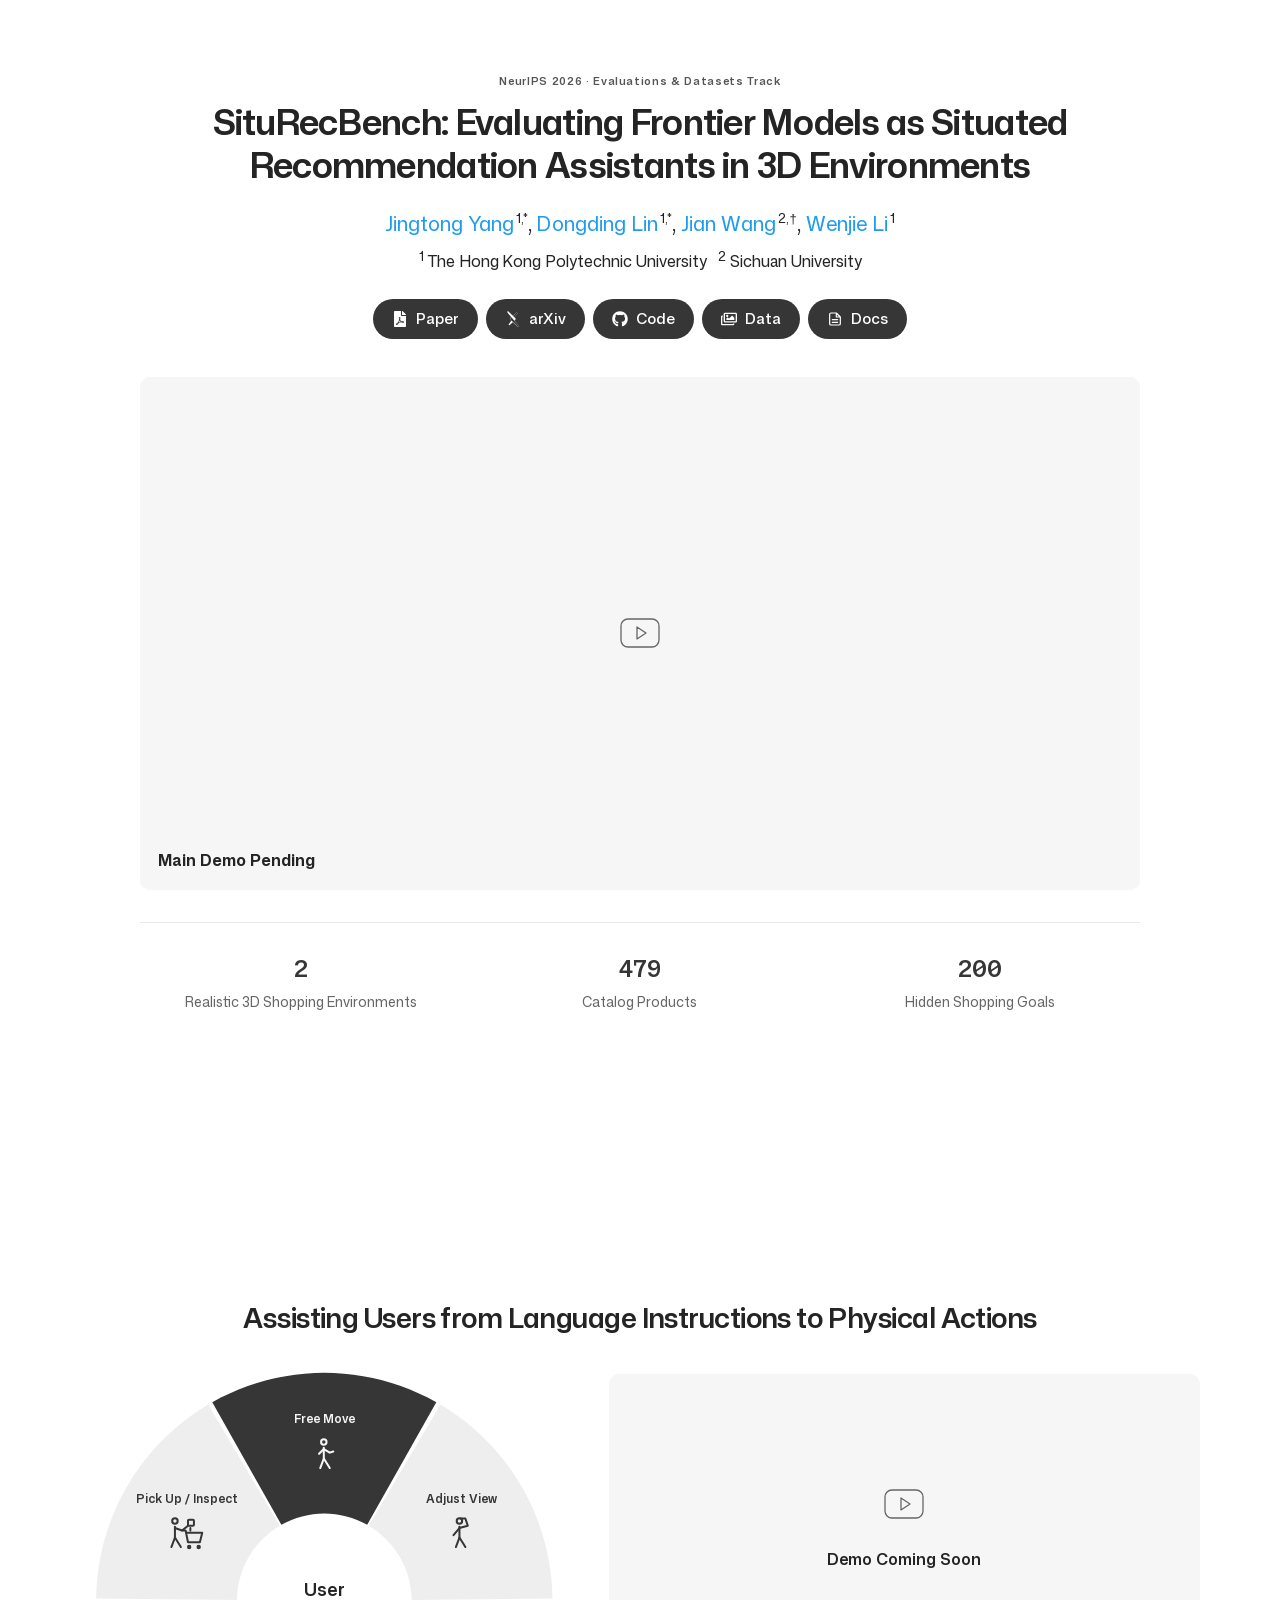
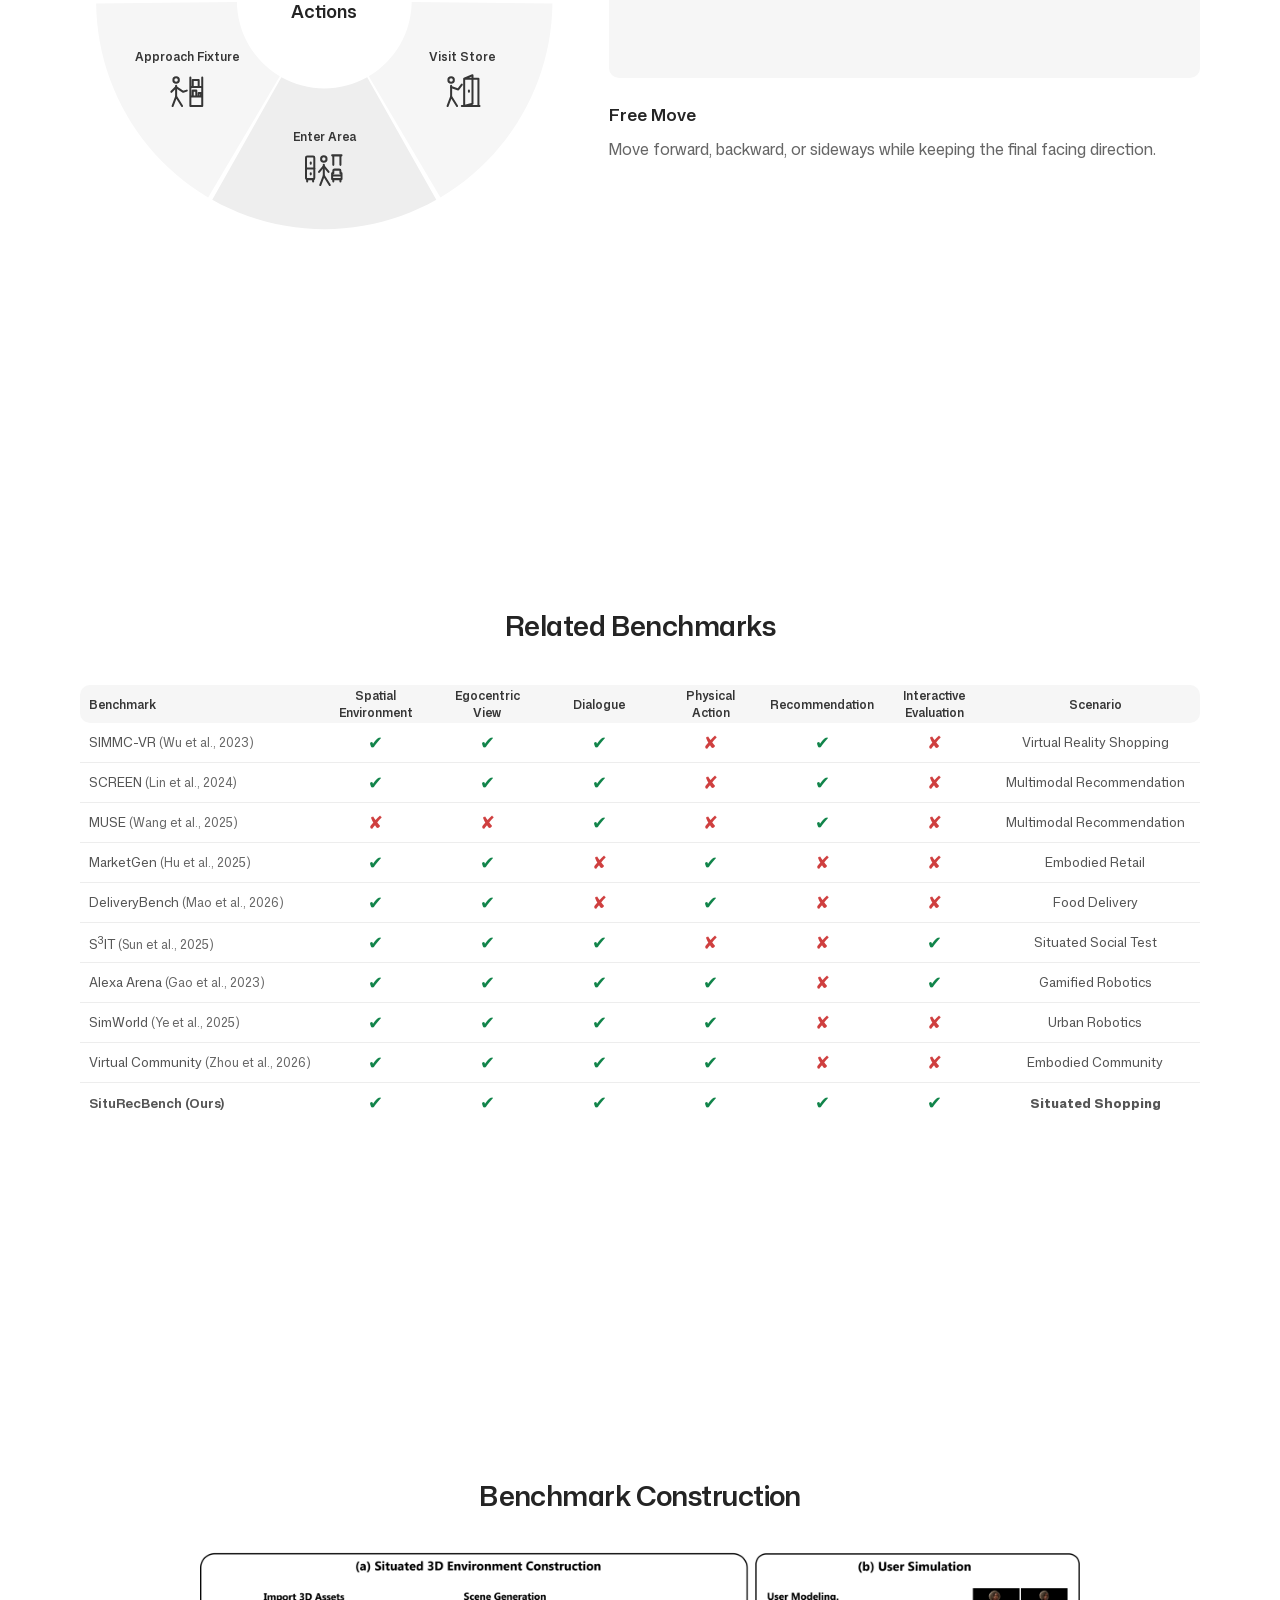
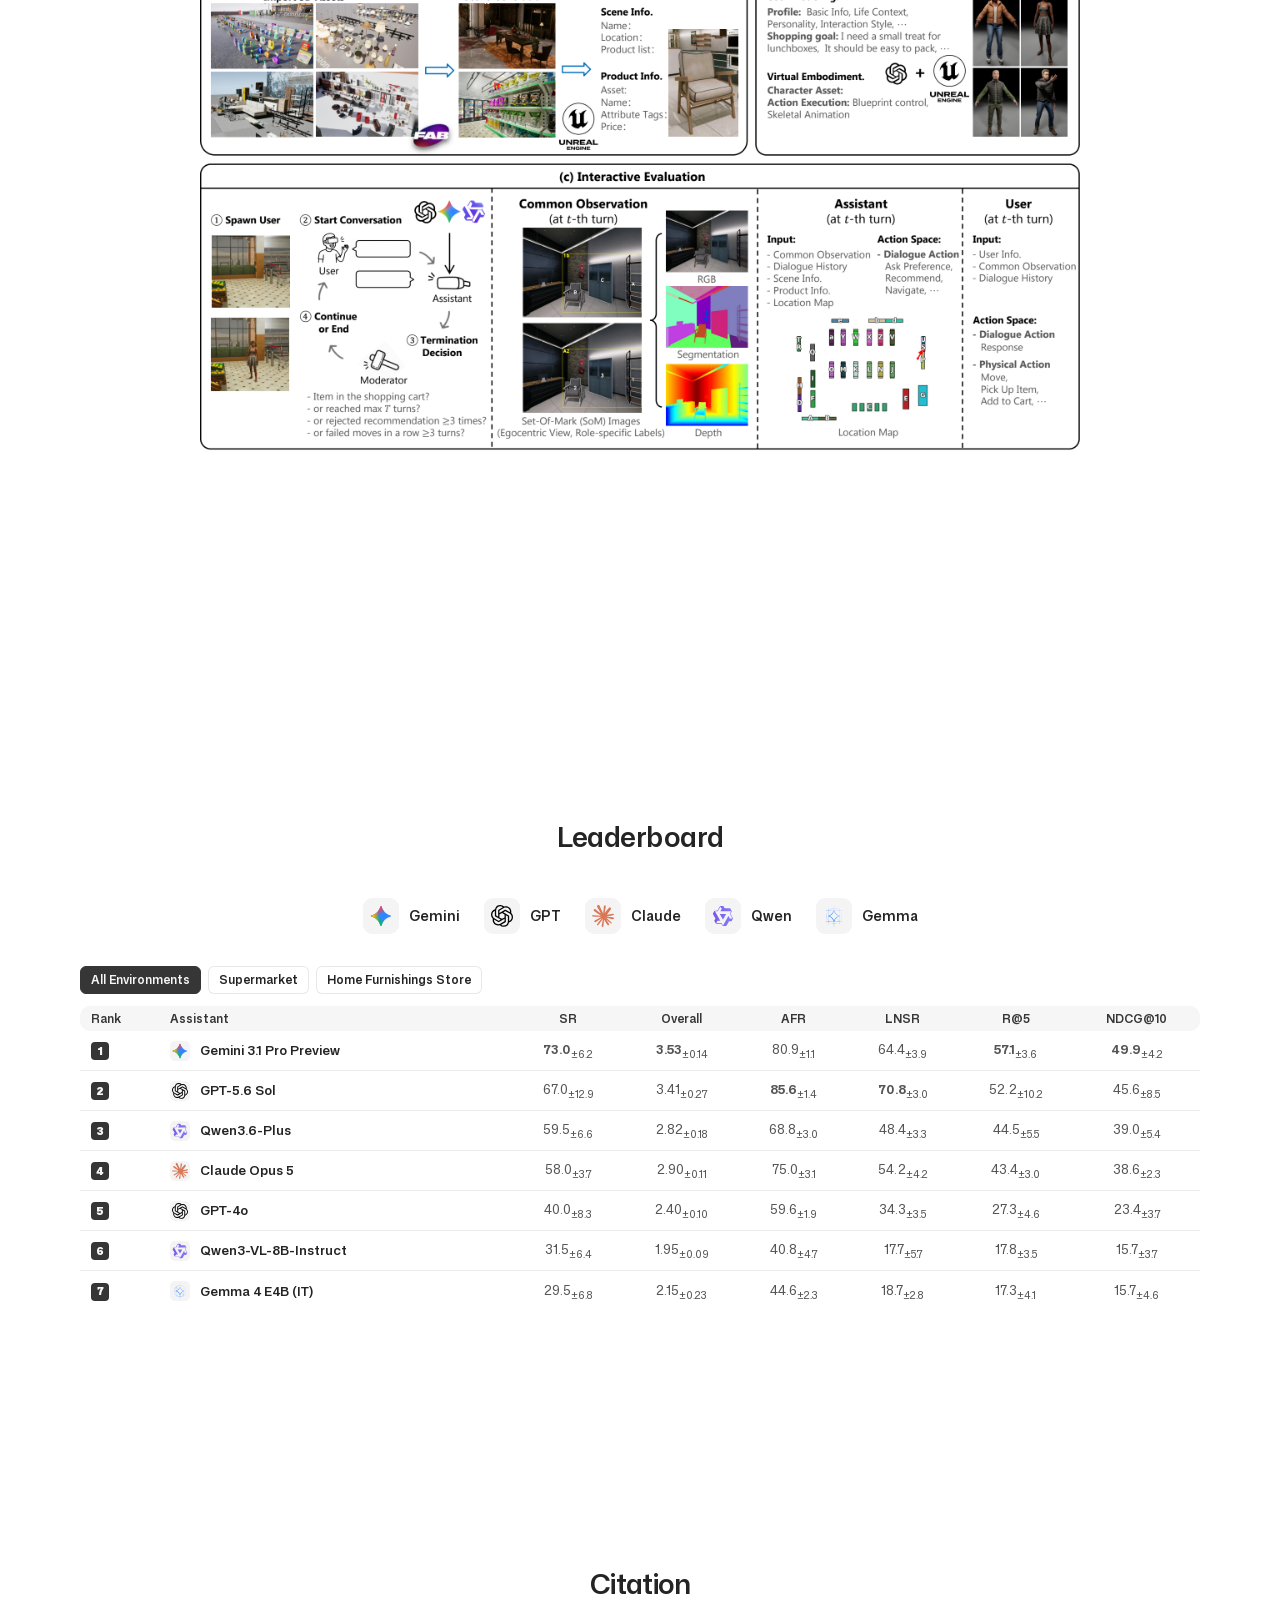
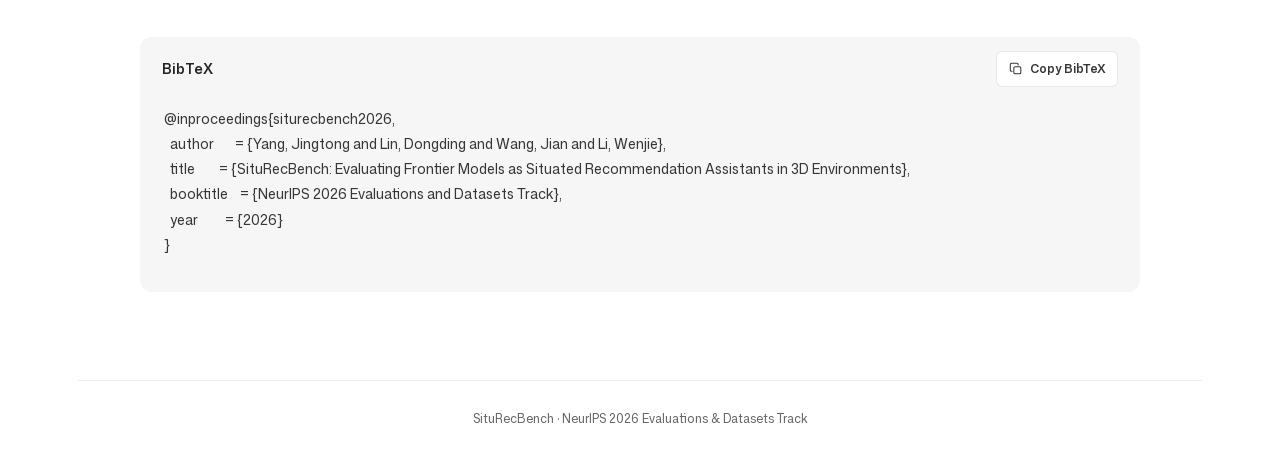
==== SituRecBench/index.html @ 9d817281 "Publish SituRecBench website" ====
<!doctype html>
<html lang="en">
<head>
<meta charset="utf-8">
<meta name="viewport" content="width=device-width, initial-scale=1">
<title>SituRecBench</title>
<link rel="preload" href="assets/fonts/mona-sans/MonaSansVF.woff2" as="font" type="font/woff2" crossorigin="anonymous">
<link rel="stylesheet" href="assets/fonts/mona-sans/fonts.css">
<script>document.documentElement.classList.add("has-reveal");</script>
<style>
:root {
  --content-width:1120px;
  --media-width:1000px;
  --data-width:1120px;
  --bg:#ffffff;
  --panel:#ffffff;
  --paper:#f6f6f6;
  --ink:#242424;
  --muted:#666666;
  --line:#363636;
  --soft-line:#e4e4e4;
  --accent:#555555;
  --accent-2:#363636;
  --good:#11844a;
  --bad:#cf3f3f;
  --void:#181818;
  --void-muted:#c9c9c9;
  --hover:#eeeeee;
  --glass:var(--panel);
  --glass-strong:var(--panel);
  --glass-soft:var(--paper);
  --frame-line:rgba(36,36,36,.10);
  --strong-line:rgba(36,36,36,.20);
  --glass-line:var(--frame-line);
  --shadow:0 8px 24px rgba(0,0,0,.05);
  --shadow-soft:none;
  --shadow-hover:none;
  --frame:1px solid var(--frame-line);
  --strong-frame:1px solid var(--strong-line);
  --divider:1px solid rgba(36,36,36,.08);
  --radius:10px;
  --radius-sm:6px;
  --fs-xs:11px;
  --fs-sm:12px;
  --fs-body:16px;
  --fs-md:17px;
  --fs-lg:18px;
  --fs-icon:16px;
  --fs-stat:24px;
  --fs-h2:28px;
  --fs-h2-sm:24px;
  --fs-h1:40px;
  --fs-h1-md:36px;
  --fs-h1-sm:30px;
}
* { box-sizing:border-box; }
button, input, select, textarea, pre, code, kbd, samp { font-family:var(--font-family); }
html {
  scroll-behavior:auto;
  background:var(--bg);
}
body {
  position:relative;
  isolation:isolate;
  margin:0;
  color:var(--ink);
  background:transparent;
  background-attachment:fixed;
  background-repeat:no-repeat;
  background-size:100% 100vh;
  font-family:var(--font-family);
  font-size:var(--fs-body);
  text-rendering:optimizeLegibility;
  -webkit-font-smoothing:antialiased;

  line-height:1.65;
}
body::before {
  content:"";
  position:fixed;
  inset:0;
  z-index:-1;
  pointer-events:none;
  background:var(--bg);
  background-size:100% 100vh;
  background-repeat:no-repeat;
}
a { color:inherit; text-decoration:none; }
main {
  display:grid;
  grid-template-columns:minmax(0, 1fr);
  min-width:0;
  gap:0;
}
.nav {
  position:sticky;
  top:12px;
  z-index:20;
  display:flex;
  align-items:center;
  justify-content:space-between;
  gap:24px;
  width:min(calc(var(--content-width) + 56px), calc(100% - 32px));
  margin:12px auto 0;
  padding:12px 24px;
  border:1px solid rgba(36,36,36,.08);
  border-radius:12px;
  background:rgba(255,255,255,.92);
  backdrop-filter:blur(8px);
  -webkit-backdrop-filter:blur(8px);
  box-shadow:none;
}
.brand {
  display:flex;
  align-items:center;
  font-size:18px;
  font-weight:600;
  line-height:1.4;
  flex-shrink:0;
  letter-spacing:-.015em;
}
.nav-links {
  display:flex;
  justify-content:flex-end;
  gap:6px;
  flex-wrap:nowrap;
}
.nav-group {
  position:relative;
  display:none;
  align-items:center;
}
.nav-group summary {
  min-height:34px;
  display:inline-flex;
  align-items:center;
  justify-content:center;
  gap:7px;
  padding:0 10px;
  border-radius:var(--radius-sm);
  color:var(--muted);
  font-size:var(--fs-sm);
  font-weight:400;
  line-height:1.4;
  cursor:pointer;
  list-style:none;
  transition:color 80ms ease, background 80ms ease;
}
.nav-group summary::-webkit-details-marker {
  display:none;
}
.nav-group summary::after {
  content:"";
  width:6px;
  height:6px;
  margin-top:-3px;
  border-right:1px solid currentColor;
  border-bottom:1px solid currentColor;
  opacity:.55;
  transform:rotate(45deg);
  transition:transform 80ms ease, margin-top 80ms ease;
}
.nav-group[open] summary,
.nav-group summary:hover {
  background:rgba(36,36,36,.035);
  box-shadow:none;
}
.nav-group[open] summary::after {
  margin-top:3px;
  transform:rotate(225deg);
}
.nav-sub {
  position:absolute;
  top:calc(100% + 7px);
  right:0;
  min-width:190px;
  display:grid;
  gap:4px;
  padding:6px;
  border-radius:10px;
  background:var(--panel);
  box-shadow:var(--shadow);
  opacity:0;
  pointer-events:none;
  transform:translateY(-4px);
  transition:opacity 80ms ease, transform 80ms ease;
  z-index:22;
}
.nav-group[open] .nav-sub {
  opacity:1;
  pointer-events:auto;
  transform:translateY(0);
}
.nav-links a {
  min-height:34px;
  display:inline-flex;
  align-items:center;
  justify-content:center;
  padding:0 10px;
  border-radius:var(--radius-sm);
  color:var(--muted);
  font-size:var(--fs-sm);
  font-weight:400;
  line-height:1.4;
  transition:color 80ms ease, background 80ms ease;
}
.nav-links a:hover {
  color:var(--ink);
  background:rgba(36,36,36,.035);
  box-shadow:none;
}
.nav-links .nav-details {
  gap:6px;
  padding-inline:12px;
  color:var(--ink);
  background:transparent;
  font-weight:500;
}
.nav-links .nav-details:hover { background:transparent; }
.nav-sub a { justify-content:flex-start; }
.wrap {
  min-width:0;
  max-width:100%;
  width:min(calc(var(--content-width) + 56px), 100%);
  margin:0 auto;
  padding:0 28px;
}
.wrap > * { min-width:0; }
#benchmark, #construction, #leaderboard { --content-width:var(--data-width); }
.construction-figure { max-width:900px; margin:0 auto; }
.construction-figure a { display:block; }
.construction-figure img {
  display:block;
  width:auto;
  height:auto;
  max-width:100%;
  max-height:calc(100svh - 280px);
  margin:0 auto;
}
.hero {
  min-height:calc(100vh - 54px);
  min-width:0;
  display:grid;
  grid-template-columns:minmax(0, 1fr);
  align-items:center;
  padding:72px 0 88px;
  text-align:center;
  scroll-margin-top:86px;
}
.eyebrow {
  margin:0 0 10px;
  color:var(--accent);
  font-size:var(--fs-xs);
  font-weight:600;
  letter-spacing:.06em;
  text-transform:none;
}
h1 {
  max-width:var(--content-width);
  margin:0 auto;
  font-size:var(--fs-h1);
  font-weight:650;
  line-height:1.2;
  letter-spacing:-.02em;
  text-wrap:balance;
}
@media (min-width: 1100px) {
  h1 { font-size:clamp(34px, 2.78vw, 40px); }
  .title-line { display:block; white-space:nowrap; }
}
h1,
h2,
h3 {
  text-shadow:none;
}
.authors {
  max-width:var(--media-width);
  margin:20px auto 0;
  color:var(--ink);
  font-size:20px;
  line-height:1.7;
}
.author-name { white-space:nowrap; }
.author-name a { color:#209cee; }
.author-name a:hover { color:#1676b7; text-decoration:underline; }
.author-name sup { margin-left:2px; font-size:.65em; }
.author-name abbr { text-decoration:none; cursor:help; }
.affiliations { margin:5px 0 0; font-size:16px; }
.actions {
  display:flex;
  flex-wrap:wrap;
  justify-content:center;
  gap:10px;
  margin-top:24px;
}
.button {
  display:inline-flex;
  align-items:center;
  justify-content:center;
  min-height:40px;
  padding:10px 16px;
  border:var(--frame);
  border-radius:var(--radius-sm);
  color:var(--line);
  background:var(--panel);
  box-shadow:none;
  font-size:var(--fs-sm);
  font-weight:600;
  transition:border-color 80ms ease, box-shadow 80ms ease, transform 80ms ease, background 80ms ease;
}
.button.ghost {
  background:var(--paper);
}
.button.primary {
  color:#f6f6f6;
  border-color:var(--line);
  background:var(--line);
  box-shadow:none;
}
.button:hover {
  transform:translateY(-1px);
  border-color:var(--strong-line);
  background:var(--hover);
  box-shadow:none;
}
.button.primary:hover {
  color:#f6f6f6;
  background:#292929;
  box-shadow:none;
}
.publication-links { gap:8px; }
.publication-link {
  display:inline-flex;
  align-items:center;
  justify-content:center;
  gap:8px;
  min-height:40px;
  padding:8px 18px;
  border:1px solid transparent;
  border-radius:9999px;
  background:#363636;
  color:#fff;
  font-size:15px;
  font-weight:500;
  line-height:22px;
  white-space:nowrap;
  transition:background 80ms ease;
}
.publication-link:not([aria-disabled="true"]):hover { background:#292929; }
.publication-link[aria-disabled="true"] { cursor:not-allowed; }
.publication-icon { display:inline-flex; align-items:center; justify-content:center; width:16px; height:16px; }
.publication-icon svg { display:block; width:100%; height:100%; fill:currentColor; }
a:focus-visible,
button:focus-visible,
summary:focus-visible {
  outline:2px solid var(--accent);
  outline-offset:4px;
}
.demo-main,
.card {
  border:0;
  border-radius:var(--radius);
  background:var(--panel);
  box-shadow:none;
  overflow:hidden;
}
.demo-main {
  width:100%;
  max-width:var(--media-width);
  margin:38px auto 0;
  border-color:var(--strong-line);
  box-shadow:none;
  overflow:hidden;

  border-radius:0;
}
.video {
  position:relative;
  aspect-ratio:16 / 8.2;
  display:grid;
  place-items:center;
  overflow:hidden;
  background:#eeeeee;

  border-radius:var(--radius);
}
.video.missing-video {
  background:var(--paper);
}
.video.missing-video::before {
  content:"";
  position:absolute;
  inset:0;
  background:var(--paper);
}
.video img {
  position:absolute;
  inset:0;
  width:100%;
  height:100%;
  object-fit:cover;
  opacity:.58;
  filter:saturate(1.04) contrast(1.05);
}
.video.missing-video img {
  display:none;
}
.video::after {
  content:"";
  position:absolute;
  inset:0;
  background:linear-gradient(180deg, rgba(255,255,255,.04), rgba(24,24,24,.52));
}
.video.missing-video::after {
  background:none;
}
.play {
  position:relative;
  z-index:2;
  width:48px;
  height:48px;
  display:grid;
  place-items:center;
  border:1px solid rgba(246,246,246,.78);
  border-radius:var(--radius-sm);
  color:#f6f6f6;
  background:rgba(24,24,24,.66);
  box-shadow:none;
  font-size:var(--fs-icon);
}
.missing-video .play {
  border:0;
  background:transparent;
  box-shadow:none;

  color:var(--muted);

  border-radius:0;
}
.play svg { width:48px; height:48px; display:block; }
.video-status {
  position:absolute;
  left:18px;
  bottom:16px;
  z-index:2;
  text-align:left;
}
.video-status strong {
  display:block;
  color:var(--ink);
  font-size:var(--fs-body);
}
.video-status span {
  display:block;
  margin-top:4px;
  color:var(--muted);
  font-size:14px;
}
.stats {
  display:grid;
  grid-template-columns:repeat(3, minmax(0, 1fr));
  gap:18px;
  max-width:var(--media-width);
  margin:32px auto 0;
  padding-top:20px;
  border-top:var(--frame);
}
.stat {
  padding:12px 14px;
  border:0;
  border-radius:0;
  background:transparent;
  box-shadow:none;
}
.stat strong {
  display:block;
  color:var(--accent-2);
  font-size:var(--fs-stat);
  font-weight:600;
  line-height:1.15;
  font-variant-numeric:tabular-nums;
}
.stat span {
  display:block;
  margin-top:7px;
  color:var(--muted);
  font-size:14px;
  overflow-wrap:anywhere;
}
.section {
  min-height:auto;
  min-width:0;
  display:grid;
  grid-template-columns:minmax(0, 1fr);
  align-items:center;
  padding:clamp(64px, 6.5vw, 96px) 0;
  scroll-margin-top:86px;
}
.section:not(#citation) {
  min-height:100svh;
  padding:clamp(96px, 14svh, 160px) 0;
}
.section + .section {
  margin-top:0;
}
.section-head {
  display:grid;
  justify-items:center;
  gap:12px;
  max-width:760px;
  margin:0 auto 36px;
  text-align:center;
}
.kicker {
  color:var(--accent);
  font-size:var(--fs-xs);
  font-weight:600;
  letter-spacing:.06em;
  text-transform:none;
}
h2 {
  margin:6px 0 0;
  font-size:var(--fs-h2);
  font-weight:600;
  line-height:1.25;
  letter-spacing:-.02em;
}
.section-head p {
  max-width:620px;
  margin:0;
  color:var(--muted);
  font-size:var(--fs-body);
  line-height:1.7;
}
.action-section .section-head { max-width:100%; }
@media (min-width:901px) {
  .action-section h2 {
    white-space:nowrap;
    font-size:clamp(24px, 2.35vw, var(--fs-h2));
  }
}
.tabs {
  display:flex;
  flex-wrap:wrap;
  gap:7px;
  margin:0 0 12px;
}
.tabs span {
  padding:6px 10px;
  border:var(--frame);
  border-radius:var(--radius-sm);
  color:var(--ink);
  background:var(--panel);
  font-size:var(--fs-sm);
  font-weight:600;
  line-height:1.2;
}
.tabs span.active {
  color:#f6f6f6;
  border-color:var(--line);
  background:var(--line);
}
.table-wrap { width:100%; min-width:0; max-width:100%; overflow:auto; box-shadow:none; 
  border-radius:0;
}
.table-wrap th {
  border-top:0;
  border-bottom:0;
}
#leaderboard th:nth-child(n+3),
#leaderboard td:nth-child(n+3) {
  text-align:center;
}
#leaderboard .table-wrap :is(th, td) { padding-top:4px; padding-bottom:4px; }
#leaderboard .table-wrap tbody td { height:40px; }
#leaderboard .table-wrap .model-logo { width:20px; height:20px; flex-basis:20px; border-radius:5px; }
#leaderboard .table-wrap .model-logo img { width:16px; height:16px; }
#leaderboard .table-wrap .rank { width:18px; min-width:18px; height:18px; padding:0; border-radius:4px; }
.table-wrap tr:last-child td {
  border-bottom:0;
}
.table-wrap table,
.benchmark-figure table {
  border-collapse:separate;
  border-spacing:0;
}
.table-wrap thead th:first-child,
.benchmark-figure thead th:first-child {
  border-radius:10px 0 0 10px;
}
.table-wrap thead th:last-child,
.benchmark-figure thead th:last-child {
  border-radius:0 10px 10px 0;
}
table {
  width:100%;
  min-width:820px;
  border-collapse:collapse;
  color:var(--line);
  font-size:13px;
}
th, td {
  padding:8px 11px;
  border-bottom:var(--divider);
  text-align:left;
  vertical-align:middle;
  line-height:1.42;
}
th {
  color:var(--line);
  background:var(--paper);
  font-size:var(--fs-sm);
  font-weight:600;
  letter-spacing:0;
  text-transform:none;
  border-top:var(--strong-frame);
  border-bottom:var(--strong-frame);
}
td {
  color:#555555;
}
tr:last-child td { border-bottom:var(--strong-frame); }
.rank {
  display:inline-grid;
  place-items:center;
  min-width:24px;
  height:24px;
  padding:0 7px;
  border:var(--strong-frame);
  border-radius:var(--radius-sm);
  color:#f6f6f6;
  background:var(--line);
  font-weight:900;
  font-size:var(--fs-xs);
}
.rank.pending {
  border-color:transparent;
  color:var(--muted);
  background:var(--paper);
  font-weight:500;
}
.model {
  display:inline-flex;
  min-height:23px;
  align-items:center;
  padding:3px 8px;
  border:var(--frame);
  border-radius:var(--radius-sm);
  color:var(--line);
  background:var(--panel);
  font-weight:760;
}
.model-cell {
  display:flex;
  align-items:center;
  gap:10px;
  min-width:210px;
}
.model-logo {
  width:36px;
  height:36px;
  display:grid;
  flex:0 0 36px;
  place-items:center;
  border-radius:9px;
  background:#f4f4f4;
}
.model-logo img {
  width:22px;
  height:22px;
  display:block;
  object-fit:contain;
}
.model-name {
  display:grid;
  gap:3px;
}
.model-name strong {
  color:var(--ink);
  font-size:13px;
  line-height:1.25;
  font-weight:600;
}
.model-name small {
  color:var(--muted);
  font-size:12px;
  line-height:1.35;
}
.model-strip {
  display:grid;
  grid-template-columns:repeat(5, minmax(0, 1fr));
  gap:14px;
  margin:0 0 24px;
}
.model-card {
  display:flex;
  align-items:center;
  gap:10px;
  padding:12px 6px;
  border:0;
  border-radius:var(--radius);
  background:transparent;
  box-shadow:none;
}
.model-card strong {
  display:block;
  color:var(--ink);
  font-size:14px;
  line-height:1.25;
  font-weight:600;
}
.model-card > div > span {
  display:block;
  margin-top:3px;
  color:var(--muted);
  font-size:13px;
  line-height:1.35;
}
.charts {
  display:grid;
  grid-template-columns:1.18fr .82fr;
  gap:26px;
}
.chart-stack {
  display:grid;
  grid-template-columns:1fr;
  gap:26px;
}
.chart {
  padding:12px;
}
.chart h3 {
  margin:0 0 12px;
  color:var(--ink);
  font-size:var(--fs-md);
  line-height:1.3;
}
.figure-placeholder {
  position:relative;
  height:170px;
  display:grid;
  align-content:end;
  gap:5px;
  overflow:hidden;
  padding:16px;
  border:var(--frame);
  border-radius:var(--radius);
  color:#f6f6f6;
  border-color:#303030;
  background:linear-gradient(180deg, #202020 0%, var(--void) 100%);
  box-shadow:inset 0 1px 0 rgba(255,255,255,.08), 0 6px 14px rgba(24,24,24,.1);
}
.chart.large .figure-placeholder {
  height:285px;
}
.figure-placeholder::before {
  content:"";
  position:absolute;
  inset:0;
  background:linear-gradient(180deg, #202020 0%, var(--void) 100%);
}
.figure-placeholder strong,
.figure-placeholder span {
  position:relative;
  z-index:1;
}
.figure-placeholder strong {
  font-size:var(--fs-body);
}
.figure-placeholder span {
  color:var(--void-muted);
  font-size:var(--fs-sm);
}
.note {
  margin:12px 0 0;
  color:var(--muted);
  font-size:var(--fs-sm);
  line-height:1.65;
}
.action-section,
.benchmark-section {
  min-height:auto;
}
.action-showcase {
  display:grid;
  grid-template-columns:minmax(0, .95fr) minmax(0, 1.15fr);
  align-items:center;
  gap:40px;
}
.action-wheel-column { min-width:0; }
.action-wheel {
  position:relative;
  width:100%;
  max-width:460px;
  aspect-ratio:1;
  margin:auto;
  border:0;
  border-radius:50%;
  background:var(--panel);
  box-shadow:none;
  isolation:isolate;
}
.action-sector {
  position:absolute;
  inset:0;
  width:100%;
  height:100%;
  padding:0;
  border:0;
  border-radius:50%;
  clip-path:var(--sector);
  background:var(--paper);
  color:var(--line);
  font:inherit;
  cursor:pointer;
  touch-action:manipulation;
  -webkit-tap-highlight-color:transparent;
  transition:background 80ms ease, color 80ms ease;
}
.action-sector:nth-child(even) { background:var(--hover); }
.action-sector:hover { background:var(--soft-line); }
.action-sector[aria-pressed="true"] { background:var(--line); color:var(--paper); }
.action-sector:focus-visible { background:var(--accent-2); color:var(--paper); outline:none; }
.action-label {
  position:absolute;
  left:var(--label-x);
  top:var(--label-y);
  transform:translate(-50%, -50%);
  width:24%;
  display:grid;
  justify-items:center;
  gap:8px;
  pointer-events:none;
  text-align:center;
  font-size:var(--fs-sm);
  font-weight:600;
  line-height:1.2;
}
.action-icon { display:block; width:38px; height:38px; }
.action-sector:focus-visible .action-label { text-decoration:underline; text-underline-offset:3px; }
.action-hub {
  position:absolute;
  inset:32%;
  display:flex;
  flex-direction:column;
  align-items:center;
  justify-content:center;
  gap:9px;
  padding:10px;
  border:0;
  border-radius:50%;
  background:var(--panel);
  box-shadow:none;
  text-align:center;
  pointer-events:none;
}
.action-hub strong { font-size:var(--fs-lg); font-weight:600; line-height:1.2; }
.action-preview {
  min-width:0;
  overflow:hidden;
  border:0;
  border-radius:0;
  background:var(--panel);
  box-shadow:none;
}
.action-screen {
  position:relative;
  display:grid;
  aspect-ratio:16 / 8.2;
  background:var(--paper);
  color:var(--ink);

  border-radius:var(--radius);

  overflow:hidden;
}
.action-screen video { display:block; width:100%; height:100%; position:absolute; inset:0; object-fit:contain; }
.action-empty { display:flex; flex-direction:column; align-items:center; justify-content:center; gap:10px; padding:18px; text-align:center; }
.action-empty svg { width:48px; height:48px; margin-bottom:8px; color:var(--muted); }
.action-empty strong { font-size:var(--fs-body); font-weight:600; }
.action-empty span { color:var(--muted); font-size:14px; line-height:1.6; }
.action-preview [hidden] { display:none; }
.action-preview-copy { min-height:150px; padding:22px 0 0; border-top:0; }
.action-preview-copy h3 { margin:0 0 8px; font-size:var(--fs-md); font-weight:600; }
.action-preview-copy p { margin:0; color:var(--muted); font-size:var(--fs-body); line-height:1.65; }
@media (max-width: 900px) {
  .action-showcase { grid-template-columns:1fr; gap:30px; max-width:600px; margin:auto; }
  .action-wheel { max-width:440px; }
}
@media (max-width: 420px) {
  .action-label { font-size:calc(var(--fs-xs) - 1px); gap:5px; }
  .action-icon { width:28px; height:28px; }
  .action-hub span { font-size:calc(var(--fs-xs) - 2px); }
}
@media (prefers-reduced-motion: reduce) {
  .action-sector { transition:none; }
}
.benchmark-figure {
  width:100%;
  min-width:0;
  max-width:100%;
  margin-top:42px;
  overflow:auto;
  border:0;
  border-radius:0;
  background:var(--panel);
  box-shadow:none;
}
.benchmark-figure table {
  min-width:1120px;
  table-layout:fixed;
  font-family:inherit;
  font-size:13px;
}
.benchmark-figure .benchmark-name-column { width:240px; }
.benchmark-figure .benchmark-indicator-columns { width:auto; }
.benchmark-figure .benchmark-domain-column { width:210px; }
.benchmark-figure caption {
  padding:0 0 18px;
  color:var(--muted);
  font-size:14px;
  line-height:1.55;
  text-align:left;
  border-bottom:0;
}
.benchmark-figure th,
.benchmark-figure td {
  padding:2px 9px;
  border-bottom:var(--divider);
  white-space:nowrap;
  text-align:center;
}
.benchmark-figure th {
  padding-left:3px;
  padding-right:3px;
  white-space:normal;
  border-top:0;
  border-bottom:0;
  font-weight:600;
  text-align:center;
}
.benchmark-figure td:first-child { white-space:nowrap; }
.benchmark-figure th:last-child,
.benchmark-figure td:last-child { white-space:nowrap; }
.benchmark-figure tbody td { height:40px; }
.benchmark-citation {
  color:var(--muted);
  font-size:12px;
  font-weight:400;
  white-space:nowrap;
}
a.benchmark-citation:hover,
a.benchmark-citation:focus-visible { text-decoration:underline; }
.benchmark-figure th:first-child,
.benchmark-figure td:first-child {
  text-align:left;
  padding-left:9px;
}
.benchmark-figure tr.siturec-row td {
  border-top:0;
  font-weight:800;
}
.benchmark-figure tr:last-child td {
  border-bottom:0;
}
.check { color:var(--good); text-align:center; }
.cross { color:var(--bad); text-align:center; }
.benchmark-figure td.check,
.benchmark-figure td.cross { line-height:1; }
.benchmark-mark {
  display:inline-block;
  width:18px;
  height:18px;
  vertical-align:middle;
  font-family:"Segoe UI Symbol", "Apple Symbols", "Noto Sans Symbols 2", sans-serif;
  font-size:18px;
  font-weight:400;
  line-height:18px;
}
.benchmark-key { display:inline-flex; vertical-align:middle; }
.benchmark-sr-only {
  position:absolute;
  width:1px;
  height:1px;
  padding:0;
  margin:-1px;
  overflow:hidden;
  clip-path:inset(50%);
  white-space:nowrap;
  border:0;
}
.env {
  display:grid;
  grid-template-columns:minmax(0, 1.08fr) minmax(320px, .92fr);
  gap:30px;
}
.env-actions {
  display:grid;
  gap:14px;
}
.env-link {
  display:flex;
  justify-content:space-between;
  gap:18px;
  min-height:64px;
  padding:12px 14px;
  border:var(--frame);
  border-radius:var(--radius);
  background:var(--panel);
  box-shadow:var(--shadow-soft);
  transition:border-color 80ms ease, box-shadow 80ms ease, transform 80ms ease, background 80ms ease;
}
.env-link:hover {
  transform:translateY(-1px);
  border-color:var(--strong-line);
  background:var(--hover);
  box-shadow:var(--shadow-hover);
}
.env-link strong {
  display:block;
  margin-bottom:5px;
  color:var(--ink);
  font-size:var(--fs-md);
  font-weight:820;
  line-height:1.25;
}
.env-link span {
  color:var(--muted);
  font-size:var(--fs-sm);
  line-height:1.6;
}
.env-link i {
  color:var(--line);
  font-style:normal;
  font-weight:900;
}
.demo-row {
  display:grid;
  grid-template-columns:repeat(2, minmax(0, 1fr));
  gap:24px;
  margin-top:28px;
}
.demo-tile {
  min-height:122px;
  display:grid;
  align-content:end;
  padding:14px;
  border:var(--frame);
  border-radius:var(--radius);
  background:var(--panel);
  box-shadow:var(--shadow-soft);
}
.demo-tile.missing-video {
  color:#f6f6f6;
  border-color:#303030;
  background:linear-gradient(180deg, #202020 0%, var(--void) 100%);
  box-shadow:inset 0 1px 0 rgba(255,255,255,.08), 0 6px 14px rgba(24,24,24,.1);
}
.demo-tile::before {
  content:"";
  width:34px;
  height:2px;
  margin-bottom:44px;
  border-radius:0;
  background:rgba(85,85,85,.72);
}
.demo-tile.missing-video::before {
  background:#f6f6f6;
}
.demo-tile strong {
  color:var(--ink);
  font-size:var(--fs-body);
}
.demo-tile.missing-video strong {
  color:#f6f6f6;
}
.demo-tile span {
  display:block;
  margin-top:5px;
  color:var(--muted);
  font-size:var(--fs-sm);
}
.demo-tile.missing-video span {
  color:var(--void-muted);
}
.overview {
  display:grid;
  grid-template-columns:1fr 1fr;
  gap:30px;
}
.method-grid {
  display:grid;
  grid-template-columns:repeat(2, minmax(0, 1fr));
  gap:16px;
  margin-top:22px;
}
.method {
  padding:12px;
  border:var(--frame);
  border-radius:var(--radius);
  background:var(--panel);
  box-shadow:var(--shadow-soft);
}
.method b {
  display:block;
  margin-bottom:6px;
  color:var(--line);
  font-size:var(--fs-body);
  font-weight:820;
  line-height:1.25;
}
.method span {
  color:var(--muted);
  font-size:var(--fs-sm);
  line-height:1.62;
}
.abstract {
  padding:20px;
}
.abstract p {
  margin:0 0 14px;
  color:#444444;
  font-size:var(--fs-md);
  line-height:1.72;
}
.abstract p:last-child { margin-bottom:0; }
.scene-pair {
  display:grid;
  gap:12px;
}
.scene-img img {
  display:block;
  width:100%;
  height:210px;
  object-fit:cover;
  border-bottom:var(--frame);
  background:var(--panel);
}
.scene-img.missing-image {
  min-height:230px;
  display:grid;
  align-content:end;
  padding:14px;
  border-color:var(--line);
  color:#f6f6f6;
  background:linear-gradient(180deg, #202020 0%, var(--void) 100%);
  box-shadow:inset 0 1px 0 rgba(255,255,255,.08), 0 6px 14px rgba(24,24,24,.1);
}
.scene-img.missing-image img {
  display:none;
}
.scene-img.missing-image div {
  padding:0;
  color:var(--void-muted);
}
.scene-img.missing-image div::before {
  content:"Image pending";
  display:block;
  margin-bottom:5px;
  color:#f6f6f6;
  font-weight:800;
}
.scene-img div {
  padding:12px 13px;
  color:var(--muted);
  font-size:var(--fs-body);
}
.citation {
  width:100%;
  max-width:var(--media-width);
  min-width:0;
  margin:0 auto;
}
.citation-card {
  min-width:0;
  overflow:hidden;
  border:0;
  border-radius:12px;
  background:var(--paper);
  box-shadow:none;
}
.citation-toolbar {
  display:flex;
  align-items:center;
  justify-content:space-between;
  gap:16px;
  padding:14px 22px;
  border-bottom:0;
  background:transparent;
}
.citation-toolbar h3 {
  margin:0;
  font-size:14px;
  font-weight:600;
  letter-spacing:.015em;
}
.citation-copy-button {
  display:inline-flex;
  align-items:center;
  justify-content:center;
  gap:7px;
  min-width:122px;
  min-height:34px;
  padding:7px 11px;
  border:var(--frame);
  border-radius:var(--radius-sm);
  background:var(--panel);
  color:var(--line);
  font:inherit;
  font-size:var(--fs-sm);
  font-weight:600;
  cursor:pointer;
  transition:background 80ms ease, border-color 80ms ease;
}
.citation-copy-button[hidden] { display:none; }
.citation-copy-button:hover { background:var(--hover); border-color:var(--strong-line); }
.citation-copy-button:disabled { cursor:wait; opacity:.65; }
.citation-copy-button svg { width:14px; height:14px; }
.citation-note {
  display:flex;
  flex-wrap:wrap;
  justify-content:space-between;
  gap:8px 20px;
  margin:0;
  padding:0 22px 20px;
  border-top:0;
  color:var(--muted);
  font-size:13px;
  line-height:1.5;
}
.citation-note[role="status"] { color:var(--accent); }
.citation-note:empty { padding:0; }
#citation { padding-top:48px; padding-bottom:56px; }
pre {
  margin:0;
  padding:20px;
  overflow:auto;
  color:var(--line);
  background:var(--paper);
  border:0;
  border-radius:var(--radius);
  box-shadow:none;
  font-family:var(--font-family);
  font-size:14px;
  line-height:1.65;
}
.citation-card pre {
  min-width:0;
  padding:5px 24px 35px;
  border:0;
  border-radius:0;
  background:transparent;
  line-height:1.8;
  white-space:pre-wrap;
  overflow-wrap:anywhere;
  tab-size:2;
}
.citation-card pre:focus-visible { outline:2px solid var(--accent); outline-offset:-3px; }
.footer {
  width:min(1124px, calc(100% - 36px));
  margin:32px auto 0;
  padding:28px;
  border-top:var(--divider);
  color:var(--muted);
  font-size:var(--fs-sm);
  text-align:center;
}
.jump-rail {
  position:fixed;
  right:28px;
  top:50%;
  z-index:18;
  display:grid;
  grid-template-columns:minmax(0, 1fr);
  gap:10px;
  width:max-content;
  overflow:visible;
  padding:0;
  border:0;
  background:transparent;
  box-shadow:none;
  transform:translateY(-50%);
}
.jump-rail a {
  display:flex;
  align-items:center;
  justify-content:flex-end;
  min-width:0;
  min-height:40px;
  padding:4px 0;
  border:0;
  border-radius:var(--radius-sm);
  color:var(--line);
  background:transparent;
  font-size:var(--fs-sm);
  font-weight:400;
  line-height:1.2;
  text-align:right;
  white-space:nowrap;
  box-shadow:none;
}
.jump-rail a span {
  display:inline-block;
  max-width:100%;
  font-size:var(--fs-sm);
  opacity:.5;
  transition:font-size 80ms ease-out, opacity 80ms ease-out;
}
.jump-rail a.active span {
  font-size:calc(var(--fs-sm) + .5px);
  font-weight:400;
  opacity:1;
}
.jump-rail a:hover span,
.jump-rail a:focus-visible span {
  font-size:calc(var(--fs-sm) + .5px);
  opacity:1;
}
.jump-rail a:focus-visible {
  outline:2px solid var(--line);
  outline-offset:-2px;
}
.hero.anchor-focus,
.section.anchor-focus {
  animation:anchorFocus 120ms ease-out;
}
.has-reveal :where(
  .hero .eyebrow,
  .hero h1,
  .hero .authors,
  .hero .actions,
  .demo-main,
  .stats,
  .stat,
  .section-head,
  .tabs,
  .model-card,
  .table-wrap,
  .chart,
  .action-showcase,
  .benchmark-figure,
  .env .card,
  .env-link,
  .demo-tile,
  .abstract,
  .method,
  .scene-img,
  .citation-card
):not(.is-visible) {
  opacity:0;
  transform:translateY(8px);
}
.reveal {
  opacity:0;
  transform:translateY(8px);
  transition:opacity 120ms ease-out, transform 120ms ease-out;
  transition-delay:0ms;
  will-change:opacity, transform;
}
.reveal.is-visible {
  opacity:1;
  transform:translateY(0);
}
.hero.reveal {
  transform:translateY(8px);
}
.section-head.reveal {
  transform:translateY(8px);
}
.hero.reveal.is-visible,
.section-head.reveal.is-visible {
  transform:translateY(0);
}
.demo-main.reveal,
.action-showcase.reveal,
.benchmark-figure.reveal,
.stats.reveal {
  transition-duration:120ms;
}
@keyframes anchorFocus {
  0% { background:rgba(36,36,36,0); }
  22% { background:rgba(36,36,36,.055); }
  100% { background:rgba(36,36,36,0); }
}
@media (prefers-reduced-motion: reduce) {
  .jump-rail a span { transition:none; }
  .hero.anchor-focus,
  .section.anchor-focus { animation:none; }
  .reveal,
  .reveal.is-visible {
    opacity:1;
    transform:none;
    transition:none;
    transition-delay:0ms;
  }
}
@media (min-width: 1400px) {
  .wrap { width:min(calc(var(--content-width) + 56px), calc(100% - 240px)); }
}
@media (max-width: 1399px) {
  .jump-rail { display:none; }
  .nav-group { display:block; }
}
@media (max-height: 560px) {
  .jump-rail { gap:clamp(0px, 1vh, 4px); }
  .jump-rail a { min-height:clamp(22px, 5.7vh, 32px); padding-block:2px; }
}
@media (max-width: 1100px) {
  .model-strip { grid-template-columns:repeat(3, minmax(0, 1fr)); }
}
@media (max-width: 900px) {
  .nav {
    top:8px;
    gap:8px;
    width:calc(100% - 18px);
    margin:8px auto 0;
    padding:10px 12px;
  }
  .nav-links { gap:2px; }
  .nav-links a, .nav-group summary { padding-inline:7px; }
  .brand { font-size:16px; }
  .wrap { padding:0 18px; }
  main { gap:0; }
  .hero { min-height:auto; padding:46px 0 58px; }
  .section { min-height:auto; padding:64px 0; }
  .section + .section { margin-top:0; }
  h1 { font-size:var(--fs-h1-md); }
  .section-head { text-align:center; }
  .charts, .env, .overview, .model-strip { grid-template-columns:1fr; }
  .method-grid { grid-template-columns:1fr; }
}
@media (max-width: 560px) {
  .publication-link { padding-inline:12px; }
  h1 { font-size:var(--fs-h1-sm); }
  h2 { font-size:var(--fs-h2-sm); }
  .stats { gap:18px 8px; }
  .stat { padding:10px 4px; }
  .demo-row { grid-template-columns:1fr; }
  .view-grid { grid-template-columns:1fr; }
  .benchmark-figure table { font-size:13px; }
  .citation-toolbar { padding:12px 16px; }
  .citation-card pre { padding:5px 16px 31px; }
  .citation-note { padding:12px 16px; }
}


/* Keep the five model families together without stretching across the table. */
#leaderboard .model-strip {
  display:flex;
  justify-content:center;
  flex-wrap:wrap;
  gap:8px 24px;
  margin-bottom:24px;
}
#leaderboard .model-card { padding:8px 0; }


#benchmark th[title], #leaderboard th[title] { cursor:help; }
</style>



</head>
<body>
<section class="hero" id="top">
  <div class="wrap">
    <p class="eyebrow">NeurIPS 2026 · Evaluations &amp; Datasets Track</p>
    <h1><span class="title-line">SituRecBench: Evaluating Frontier Models as Situated</span> <span class="title-line">Recommendation Assistants in 3D Environments</span></h1>
    <div class="authors">
      <div class="author-list">
        <span class="author-name"><a href="#top">Jingtong Yang</a><sup>1,<abbr title="Equal contribution" aria-label="Equal contribution">*</abbr></sup></span>,
        <span class="author-name"><a href="https://lindongding.com/" target="_blank" rel="noopener noreferrer">Dongding Lin</a><sup>1,<abbr title="Equal contribution" aria-label="Equal contribution">*</abbr></sup></span>,
        <span class="author-name"><a href="http://iwangjian.github.io/" target="_blank" rel="noopener noreferrer">Jian Wang</a><sup>2,<abbr title="Corresponding author" aria-label="Corresponding author">†</abbr></sup></span>,
        <span class="author-name"><a href="https://www4.comp.polyu.edu.hk/~cswjli/" target="_blank" rel="noopener noreferrer">Wenjie Li</a><sup>1</sup></span>
      </div>
      <p class="affiliations"><sup>1</sup> The Hong Kong Polytechnic University &nbsp; <sup>2</sup> Sichuan University</p>
    </div>
    <div class="actions publication-links" role="group" aria-label="Project links">
      
      <a class="publication-link" data-publication="paper" role="link" aria-disabled="true" tabindex="0" title="Paper link coming soon">
        <span class="publication-icon" data-icon="paper" aria-hidden="true"><svg aria-hidden="true" focusable="false" xmlns="http://www.w3.org/2000/svg" viewBox="0 0 384 512"><path d="M181.9 256.1c-5-16-4.9-46.9-2-46.9 8.4 0 7.6 36.9 2 46.9zm-1.7 47.2c-7.7 20.2-17.3 43.3-28.4 62.7 18.3-7 39-17.2 62.9-21.9-12.7-9.6-24.9-23.4-34.5-40.8zM86.1 428.1c0 .8 13.2-5.4 34.9-40.2-6.7 6.3-29.1 24.5-34.9 40.2zM248 160h136v328c0 13.3-10.7 24-24 24H24c-13.3 0-24-10.7-24-24V24C0 10.7 10.7 0 24 0h200v136c0 13.2 10.8 24 24 24zm-8 171.8c-20-12.2-33.3-29-42.7-53.8 4.5-18.5 11.6-46.6 6.2-64.2-4.7-29.4-42.4-26.5-47.8-6.8-5 18.3-.4 44.1 8.1 77-11.6 27.6-28.7 64.6-40.8 85.8-.1 0-.1.1-.2.1-27.1 13.9-73.6 44.5-54.5 68 5.6 6.9 16 10 21.5 10 17.9 0 35.7-18 61.1-61.8 25.8-8.5 54.1-19.1 79-23.2 21.7 11.8 47.1 19.5 64 19.5 29.2 0 31.2-32 19.7-43.4-13.9-13.6-54.3-9.7-73.6-7.2zM377 105L279 7c-4.5-4.5-10.6-7-17-7h-6v128h128v-6.1c0-6.3-2.5-12.4-7-16.9zm-74.1 255.3c4.1-2.7-2.5-11.9-42.8-9 37.1 15.8 42.8 9 42.8 9z"/></svg></span><span>Paper</span>
      </a>
      <a class="publication-link" data-publication="arxiv" role="link" aria-disabled="true" tabindex="0" title="arXiv link coming soon">
        <span class="publication-icon" data-icon="arxiv" aria-hidden="true"><svg aria-hidden="true" focusable="false" xmlns="http://www.w3.org/2000/svg" viewBox="0 0 448 512"><g transform="translate(0 448) scale(1 -1)"><path fill="currentColor" d="M62.2578 439.994v0.000976563c8.7373 -0.208008 17.0049 -10.248 17.0049 -10.248l139.339 -133.672l101.071 91.6465l0.19043 0.172852l0.203125 0.166016c4.90625 4.81934 11.3877 7.70312 18.252 8.12207l0.00585938 0.0185547 c1.05957 -0.00195312 2.11816 -0.0712891 3.16699 -0.211914c10.166 -2.4209 18.7891 -9.11816 23.6465 -18.3701c4.01758 -9.88574 0.291016 -17.6826 -7.50195 -27.8057l-0.102539 -0.139648l-0.115234 -0.132812l-87.1963 -102.987l25.2568 -24.2285 c17.0928 -15.6211 17.002 -42.5723 -0.197266 -58.0762l-23.0615 -21.4434l128.783 -155.019c6.05273 -6.27637 8.49609 -15.2041 6.48145 -23.6885c-2.51465 -9.04297 -9.44238 -16.1914 -18.4004 -18.9902c-2.37793 -0.728516 -4.84863 -1.10254 -7.33496 -1.1084 c-6.88184 0.109375 -13.4678 2.83105 -18.4189 7.61035l-146.593 139.609l-95.1221 -88.4375c-3.72852 -4.63086 -9.30664 -7.38672 -15.249 -7.53516c-9.27832 -0.0908203 -17.6777 5.47754 -21.209 14.0586c-3.46777 8.33105 0.375 19.9385 6.58398 26.5527 l79.9766 98.2344l-28.6631 27.3008c-19.292 19.2861 -18.4004 47.1162 2.33984 67.8516l24.6191 23.0391s-111.243 133.583 -122.178 149.671c-7.46582 10.6934 -9.91016 16.4219 -6.50586 24.5918c3.57715 8.33398 11.8613 13.6562 20.9277 13.4473zM338.319 388.78 v-0.0214844c-5.18945 -0.473633 -10.0342 -2.79199 -13.6592 -6.53516l-100.681 -91.3047l40.8809 -39.2197l86.8916 102.64c8.05957 10.4746 8.75195 14.9609 6.50488 20.4824c-3.83691 6.77344 -10.2119 11.7451 -17.7188 13.8105 c-0.735352 0.0976562 -1.47754 0.145508 -2.21875 0.148438zM175.076 246.873l-24.623 -23.041c-16.8564 -16.8564 -19.4756 -39.8701 -2.15918 -57.1865l220.151 -209.691c3.5752 -3.45898 8.32031 -5.44336 13.293 -5.56152 c1.75293 0.00292969 3.49512 0.266602 5.1709 0.78418c6.58887 2.0752 11.6631 7.36914 13.4629 14.0381c1.83984 6.0957 -0.860352 11.5049 -5.18066 16.9141z"/></g><metadata>Academicons by James Walsh and contributors
https://github.com/jpswalsh/academicons
The arXiv glyph is licensed under the SIL Open Font License, Version 1.1.
License text source: https://openfontlicense.org/documents/OFL.txt

SIL OPEN FONT LICENSE Version 1.1 - 26 February 2007

PREAMBLE
The goals of the Open Font License (OFL) are to stimulate worldwide
development of collaborative font projects, to support the font creation
efforts of academic and linguistic communities, and to provide a free and
open framework in which fonts may be shared and improved in partnership
with others.
The OFL allows the licensed fonts to be used, studied, modified and
redistributed freely as long as they are not sold by themselves. The
fonts, including any derivative works, can be bundled, embedded,
redistributed and/or sold with any software provided that any reserved
names are not used by derivative works. The fonts and derivatives,
however, cannot be released under any other type of license. The
requirement for fonts to remain under this license does not apply
to any document created using the fonts or their derivatives.
DEFINITIONS
&quot;Font Software&quot; refers to the set of files released by the Copyright
Holder(s) under this license and clearly marked as such. This may
include source files, build scripts and documentation.

&quot;Reserved Font Name&quot; refers to any names specified as such after the
copyright statement(s).

&quot;Original Version&quot; refers to the collection of Font Software components as
distributed by the Copyright Holder(s).
&quot;Modified Version&quot; refers to any derivative made by adding to, deleting,
or substituting -- in part or in whole -- any of the components of the
Original Version, by changing formats or by porting the Font Software to a
new environment.

&quot;Author&quot; refers to any designer, engineer, programmer, technical
writer or other person who contributed to the Font Software.
PERMISSION &amp; CONDITIONS
Permission is hereby granted, free of charge, to any person obtaining
a copy of the Font Software, to use, study, copy, merge, embed, modify,
redistribute, and sell modified and unmodified copies of the Font
Software, subject to the following conditions:

1) Neither the Font Software nor any of its individual components,
in Original or Modified Versions, may be sold by itself.
2) Original or Modified Versions of the Font Software may be bundled,
redistributed and/or sold with any software, provided that each copy
contains the above copyright notice and this license. These can be
included either as stand-alone text files, human-readable headers or
in the appropriate machine-readable metadata fields within text or
binary files as long as those fields can be easily viewed by the user.
3) No Modified Version of the Font Software may use the Reserved Font
Name(s) unless explicit written permission is granted by the corresponding
Copyright Holder. This restriction only applies to the primary font name as
presented to the users.
4) The name(s) of the Copyright Holder(s) or the Author(s) of the Font
Software shall not be used to promote, endorse or advertise any
Modified Version, except to acknowledge the contribution(s) of the
Copyright Holder(s) and the Author(s) or with their explicit written
permission.
5) The Font Software, modified or unmodified, in part or in whole,
must be distributed entirely under this license, and must not be
distributed under any other license. The requirement for fonts to
remain under this license does not apply to any document created
using the Font Software.

TERMINATION
This license becomes null and void if any of the above conditions are
not met.
DISCLAIMER
THE FONT SOFTWARE IS PROVIDED &quot;AS IS&quot;, WITHOUT WARRANTY OF ANY KIND,
EXPRESS OR IMPLIED, INCLUDING BUT NOT LIMITED TO ANY WARRANTIES OF
MERCHANTABILITY, FITNESS FOR A PARTICULAR PURPOSE AND NONINFRINGEMENT
OF COPYRIGHT, PATENT, TRADEMARK, OR OTHER RIGHT. IN NO EVENT SHALL THE
COPYRIGHT HOLDER BE LIABLE FOR ANY CLAIM, DAMAGES OR OTHER LIABILITY,
INCLUDING ANY GENERAL, SPECIAL, INDIRECT, INCIDENTAL, OR CONSEQUENTIAL
DAMAGES, WHETHER IN AN ACTION OF CONTRACT, TORT OR OTHERWISE, ARISING
FROM, OUT OF THE USE OR INABILITY TO USE THE FONT SOFTWARE OR FROM
OTHER DEALINGS IN THE FONT SOFTWARE.</metadata></svg></span><span>arXiv</span>
      </a>
      <a class="publication-link" data-publication="code" href="https://github.com/SituRec/SituRecBench" target="_blank" rel="noopener noreferrer" title="View code on GitHub">
        <span class="publication-icon" data-icon="code" aria-hidden="true"><svg aria-hidden="true" focusable="false" xmlns="http://www.w3.org/2000/svg" viewBox="0 0 496 512"><path d="M165.9 397.4c0 2-2.3 3.6-5.2 3.6-3.3.3-5.6-1.3-5.6-3.6 0-2 2.3-3.6 5.2-3.6 3-.3 5.6 1.3 5.6 3.6zm-31.1-4.5c-.7 2 1.3 4.3 4.3 4.9 2.6 1 5.6 0 6.2-2s-1.3-4.3-4.3-5.2c-2.6-.7-5.5.3-6.2 2.3zm44.2-1.7c-2.9.7-4.9 2.6-4.6 4.9.3 2 2.9 3.3 5.9 2.6 2.9-.7 4.9-2.6 4.6-4.6-.3-1.9-3-3.2-5.9-2.9zM244.8 8C106.1 8 0 113.3 0 252c0 110.9 69.8 205.8 169.5 239.2 12.8 2.3 17.3-5.6 17.3-12.1 0-6.2-.3-40.4-.3-61.4 0 0-70 15-84.7-29.8 0 0-11.4-29.1-27.8-36.6 0 0-22.9-15.7 1.6-15.4 0 0 24.9 2 38.6 25.8 21.9 38.6 58.6 27.5 72.9 20.9 2.3-16 8.8-27.1 16-33.7-55.9-6.2-112.3-14.3-112.3-110.5 0-27.5 7.6-41.3 23.6-58.9-2.6-6.5-11.1-33.3 2.6-67.9 20.9-6.5 69 27 69 27 20-5.6 41.5-8.5 62.8-8.5s42.8 2.9 62.8 8.5c0 0 48.1-33.6 69-27 13.7 34.7 5.2 61.4 2.6 67.9 16 17.7 25.8 31.5 25.8 58.9 0 96.5-58.9 104.2-114.8 110.5 9.2 7.9 17 22.9 17 46.4 0 33.7-.3 75.4-.3 83.6 0 6.5 4.6 14.4 17.3 12.1C428.2 457.8 496 362.9 496 252 496 113.3 383.5 8 244.8 8zM97.2 352.9c-1.3 1-1 3.3.7 5.2 1.6 1.6 3.9 2.3 5.2 1 1.3-1 1-3.3-.7-5.2-1.6-1.6-3.9-2.3-5.2-1zm-10.8-8.1c-.7 1.3.3 2.9 2.3 3.9 1.6 1 3.6.7 4.3-.7.7-1.3-.3-2.9-2.3-3.9-2-.6-3.6-.3-4.3.7zm32.4 35.6c-1.6 1.3-1 4.3 1.3 6.2 2.3 2.3 5.2 2.6 6.5 1 1.3-1.3.7-4.3-1.3-6.2-2.2-2.3-5.2-2.6-6.5-1zm-11.4-14.7c-1.6 1-1.6 3.6 0 5.9 1.6 2.3 4.3 3.3 5.6 2.3 1.6-1.3 1.6-3.9 0-6.2-1.4-2.3-4-3.3-5.6-2z"/></svg></span><span>Code</span>
      </a>
      <a class="publication-link" data-publication="data" role="link" aria-disabled="true" tabindex="0" title="Data link coming soon">
        <span class="publication-icon" data-icon="data" aria-hidden="true"><svg aria-hidden="true" focusable="false" xmlns="http://www.w3.org/2000/svg" viewBox="0 0 576 512"><path d="M480 416v16c0 26.51-21.49 48-48 48H48c-26.51 0-48-21.49-48-48V176c0-26.51 21.49-48 48-48h16v48H54a6 6 0 0 0-6 6v244a6 6 0 0 0 6 6h372a6 6 0 0 0 6-6v-10h48zm42-336H150a6 6 0 0 0-6 6v244a6 6 0 0 0 6 6h372a6 6 0 0 0 6-6V86a6 6 0 0 0-6-6zm6-48c26.51 0 48 21.49 48 48v256c0 26.51-21.49 48-48 48H144c-26.51 0-48-21.49-48-48V80c0-26.51 21.49-48 48-48h384zM264 144c0 22.091-17.909 40-40 40s-40-17.909-40-40 17.909-40 40-40 40 17.909 40 40zm-72 96l39.515-39.515c4.686-4.686 12.284-4.686 16.971 0L288 240l103.515-103.515c4.686-4.686 12.284-4.686 16.971 0L480 208v80H192v-48z"/></svg></span><span>Data</span>
      </a>
      <a class="publication-link" href="details.html">
        <span class="publication-icon" aria-hidden="true"><svg aria-hidden="true" focusable="false" xmlns="http://www.w3.org/2000/svg" viewBox="0 0 24 24"><path fill="none" stroke="currentColor" stroke-width="1.8" stroke-linecap="round" stroke-linejoin="round" d="M14 3H6a2 2 0 0 0-2 2v14a2 2 0 0 0 2 2h12a2 2 0 0 0 2-2V9l-6-6Zm0 0v6h6M8 13h8M8 17h8"/></svg></span><span>Docs</span>
      </a>
    </div>
    <div class="demo-main">
      <div class="video missing-video">
        <div class="play"><svg viewBox="0 0 48 48" fill="none" aria-hidden="true"><rect x="5" y="10" width="38" height="28" rx="7" stroke="currentColor" stroke-width="1.3"/><path d="M21 18L30 24L21 30Z" stroke="currentColor" stroke-width="1.3" stroke-linejoin="round"/></svg></div>
        <div class="video-status"><strong>Main Demo Pending</strong></div>
      </div>
    </div>
    <div class="stats">
      <div class="stat"><strong>2</strong><span>Realistic 3D Shopping Environments</span></div>
      <div class="stat"><strong>479</strong><span>Catalog Products</span></div>
      <div class="stat"><strong>200</strong><span>Hidden Shopping Goals</span></div>
    </div>
  </div>
</section>

<main>
  <section class="section action-section" id="actions">
    <div class="wrap">
      <div class="section-head">
        <div><h2>Assisting Users from Language Instructions to Physical Actions</h2></div>
      </div>
      <div class="action-showcase">
        <div class="action-wheel-column">
          
          <div class="action-wheel" role="group" aria-label="User Actions">
            <button class="action-sector" type="button" data-action="walk" data-title="Free Move" data-description="Move forward, backward, or sideways while keeping the final facing direction." data-video-src="" aria-pressed="true" aria-controls="action-preview" style="--sector:polygon(25.651% 6.788%, 27.521% 5.786%, 29.431% 4.866%, 31.379% 4.028%, 33.362% 3.274%, 35.374% 2.605%, 37.414% 2.024%, 39.476% 1.529%, 41.558% 1.124%, 43.655% 0.808%, 45.763% 0.581%, 47.880% 0.445%, 50.000% 0.400%, 52.120% 0.445%, 54.237% 0.581%, 56.345% 0.808%, 58.442% 1.124%, 60.524% 1.529%, 62.586% 2.024%, 64.626% 2.605%, 66.638% 3.274%, 68.621% 4.028%, 70.569% 4.866%, 72.479% 5.786%, 74.349% 6.788%, 59.327% 33.447%, 58.247% 32.883%, 57.133% 32.390%, 55.990% 31.969%, 54.822% 31.622%, 53.634% 31.351%, 52.431% 31.156%, 51.218% 31.039%, 50.000% 31.000%, 48.782% 31.039%, 47.569% 31.156%, 46.366% 31.351%, 45.178% 31.622%, 44.010% 31.969%, 42.867% 32.390%, 41.753% 32.883%, 40.673% 33.447%);--label-x:50.000%;--label-y:15.500%">
              <span class="action-label"><span>Free Move</span><svg class="action-icon" viewBox="0 0 32 32" fill="none" stroke="currentColor" stroke-width="1.7" stroke-linecap="round" stroke-linejoin="round" aria-hidden="true" focusable="false"><g class="action-person" transform="translate(10 0)"><circle cx="6" cy="6" r="2.3"/><path d="M6 11v9"/><path d="M6 12 2 16m4-4 5 3 3-1M6 20l-3 8m3-8 5 8"/></g></svg></span>
            </button>
            <button class="action-sector" type="button" data-action="look" data-title="Adjust View" data-description="Turn left or right, or tilt the view up or down." data-video-src="" aria-pressed="false" aria-controls="action-preview" style="--sector:polygon(75.248% 7.307%, 77.050% 8.426%, 78.803% 9.620%, 80.503% 10.888%, 82.147% 12.228%, 83.732% 13.636%, 85.256% 15.112%, 86.715% 16.651%, 88.107% 18.251%, 89.429% 19.909%, 90.680% 21.622%, 91.855% 23.386%, 92.955% 25.200%, 93.976% 27.059%, 94.916% 28.960%, 95.775% 30.899%, 96.549% 32.873%, 97.239% 34.879%, 97.842% 36.912%, 98.358% 38.969%, 98.785% 41.046%, 99.123% 43.140%, 99.372% 45.246%, 99.530% 47.361%, 99.597% 49.481%, 68.999% 49.801%, 68.947% 48.584%, 68.818% 47.372%, 68.611% 46.171%, 68.327% 44.987%, 67.967% 43.822%, 67.535% 42.683%, 67.029% 41.574%, 66.454% 40.500%, 65.812% 39.465%, 65.104% 38.473%, 64.334% 37.529%, 63.505% 36.635%, 62.621% 35.798%, 61.685% 35.017%, 60.700% 34.300%, 59.672% 33.646%);--label-x:79.878%;--label-y:32.750%">
              <span class="action-label"><span>Adjust View</span><svg class="action-icon" viewBox="0 0 32 32" fill="none" stroke="currentColor" stroke-width="1.7" stroke-linecap="round" stroke-linejoin="round" aria-hidden="true" focusable="false"><g class="action-person" transform="translate(8 0)"><circle cx="6" cy="6" r="2.3"/><path d="M6 11v9"/><path d="M6 12 1 18M6 12l7-2-2-6H7M6 20l-3 8m3-8 5 8"/></g></svg></span>
            </button>
            <button class="action-sector" type="button" data-action="visit-store" data-title="Visit Store" data-description="Move to a waypoint just inside or outside a visible store entrance." data-video-src="" aria-pressed="false" aria-controls="action-preview" style="--sector:polygon(99.597% 50.519%, 99.530% 52.639%, 99.372% 54.754%, 99.123% 56.860%, 98.785% 58.954%, 98.358% 61.031%, 97.842% 63.088%, 97.239% 65.121%, 96.549% 67.127%, 95.775% 69.101%, 94.916% 71.040%, 93.976% 72.941%, 92.955% 74.800%, 91.855% 76.614%, 90.680% 78.378%, 89.429% 80.091%, 88.107% 81.749%, 86.715% 83.349%, 85.256% 84.888%, 83.732% 86.364%, 82.147% 87.772%, 80.503% 89.112%, 78.803% 90.380%, 77.050% 91.574%, 75.248% 92.693%, 59.672% 66.354%, 60.700% 65.700%, 61.685% 64.983%, 62.621% 64.202%, 63.505% 63.365%, 64.334% 62.471%, 65.104% 61.527%, 65.812% 60.535%, 66.454% 59.500%, 67.029% 58.426%, 67.535% 57.317%, 67.967% 56.178%, 68.327% 55.013%, 68.611% 53.829%, 68.818% 52.628%, 68.947% 51.416%, 68.999% 50.199%);--label-x:79.878%;--label-y:67.250%">
              <span class="action-label"><span>Visit Store</span><svg class="action-icon" viewBox="0 0 32 32" fill="none" stroke="currentColor" stroke-width="1.7" stroke-linecap="round" stroke-linejoin="round" aria-hidden="true" focusable="false"><path d="M18 28V5h12v23M18 5l7-3v24l-7 2M22 15v1M16 28h15"/><g class="action-person" transform="translate(1 0)"><circle cx="6" cy="6" r="2.3"/><path d="M6 11v9"/><path d="M6 12l6 2 3-4M6 20l-3 8m3-8 5 8"/></g></svg></span>
            </button>
            <button class="action-sector" type="button" data-action="enter-area" data-title="Enter Area" data-description="Move to a fixed point inside a currently visible furniture display area." data-video-src="" aria-pressed="false" aria-controls="action-preview" style="--sector:polygon(74.349% 93.212%, 72.479% 94.214%, 70.569% 95.134%, 68.621% 95.972%, 66.638% 96.726%, 64.626% 97.395%, 62.586% 97.976%, 60.524% 98.471%, 58.442% 98.876%, 56.345% 99.192%, 54.237% 99.419%, 52.120% 99.555%, 50.000% 99.600%, 47.880% 99.555%, 45.763% 99.419%, 43.655% 99.192%, 41.558% 98.876%, 39.476% 98.471%, 37.414% 97.976%, 35.374% 97.395%, 33.362% 96.726%, 31.379% 95.972%, 29.431% 95.134%, 27.521% 94.214%, 25.651% 93.212%, 40.673% 66.553%, 41.753% 67.117%, 42.867% 67.610%, 44.010% 68.031%, 45.178% 68.378%, 46.366% 68.649%, 47.569% 68.844%, 48.782% 68.961%, 50.000% 69.000%, 51.218% 68.961%, 52.431% 68.844%, 53.634% 68.649%, 54.822% 68.378%, 55.990% 68.031%, 57.133% 67.610%, 58.247% 67.117%, 59.327% 66.553%);--label-x:50.000%;--label-y:84.500%">
              <span class="action-label"><span>Enter Area</span><svg class="action-icon" viewBox="0 0 32 32" fill="none" stroke="currentColor" stroke-width="1.7" stroke-linecap="round" stroke-linejoin="round" aria-hidden="true" focusable="false"><g transform="translate(-1 0)"><rect x="2" y="4" width="7" height="19" rx="1"/><path d="M2 14h7M6 9v1m0 8v1M3 23v2m5-2v2"/></g><g transform="translate(1 -4)"><path d="M22 7h8m-7 0v8m6-8v8M23 22v-2a1 1 0 0 1 1-1h4a1 1 0 0 1 1 1v2M22 22v5h8v-5M22 24h8M23 27v2m6-2v2"/></g><g class="action-person" transform="translate(10 0)"><circle cx="6" cy="6" r="2.3"/><path d="M6 11v9"/><path d="M2 17l4-5 4 5M6 20l-3 8m3-8 5 8"/></g></svg></span>
            </button>
            <button class="action-sector" type="button" data-action="approach-fixture" data-title="Approach Fixture" data-description="Move closer to a currently visible shelf, cooler, or display." data-video-src="" aria-pressed="false" aria-controls="action-preview" style="--sector:polygon(24.752% 92.693%, 22.950% 91.574%, 21.197% 90.380%, 19.497% 89.112%, 17.853% 87.772%, 16.268% 86.364%, 14.744% 84.888%, 13.285% 83.349%, 11.893% 81.749%, 10.571% 80.091%, 9.320% 78.378%, 8.145% 76.614%, 7.045% 74.800%, 6.024% 72.941%, 5.084% 71.040%, 4.225% 69.101%, 3.451% 67.127%, 2.761% 65.121%, 2.158% 63.088%, 1.642% 61.031%, 1.215% 58.954%, 0.877% 56.860%, 0.628% 54.754%, 0.470% 52.639%, 0.403% 50.519%, 31.001% 50.199%, 31.053% 51.416%, 31.182% 52.628%, 31.389% 53.829%, 31.673% 55.013%, 32.033% 56.178%, 32.465% 57.317%, 32.971% 58.426%, 33.546% 59.500%, 34.188% 60.535%, 34.896% 61.527%, 35.666% 62.471%, 36.495% 63.365%, 37.379% 64.202%, 38.315% 64.983%, 39.300% 65.700%, 40.328% 66.354%);--label-x:20.122%;--label-y:67.250%">
              <span class="action-label"><span>Approach Fixture</span><svg class="action-icon" viewBox="0 0 32 32" fill="none" stroke="currentColor" stroke-width="1.7" stroke-linecap="round" stroke-linejoin="round" aria-hidden="true" focusable="false"><g class="action-person" transform="translate(1 0)"><circle cx="6" cy="6" r="2.3"/><path d="M6 11v9"/><path d="M6 12l6 4 3-1M6 12l-4 4M6 20l-3 8m3-8 5 8"/></g><path d="M19 4v24m10-24v24m-10-16h10m-10 8h10m-10 8h10M21 12V6h5v6m-5 8v-5h3v5m2 0v-3h2v3"/></svg></span>
            </button>
            <button class="action-sector" type="button" data-action="pick-up" data-title="Pick Up / Inspect" data-description="Pick up a visible product in the supermarket, or inspect a furniture item in place, to view its details." data-video-src="" aria-pressed="false" aria-controls="action-preview" style="--sector:polygon(0.403% 49.481%, 0.470% 47.361%, 0.628% 45.246%, 0.877% 43.140%, 1.215% 41.046%, 1.642% 38.969%, 2.158% 36.912%, 2.761% 34.879%, 3.451% 32.873%, 4.225% 30.899%, 5.084% 28.960%, 6.024% 27.059%, 7.045% 25.200%, 8.145% 23.386%, 9.320% 21.622%, 10.571% 19.909%, 11.893% 18.251%, 13.285% 16.651%, 14.744% 15.112%, 16.268% 13.636%, 17.853% 12.228%, 19.497% 10.888%, 21.197% 9.620%, 22.950% 8.426%, 24.752% 7.307%, 40.328% 33.646%, 39.300% 34.300%, 38.315% 35.017%, 37.379% 35.798%, 36.495% 36.635%, 35.666% 37.529%, 34.896% 38.473%, 34.188% 39.465%, 33.546% 40.500%, 32.971% 41.574%, 32.465% 42.683%, 32.033% 43.822%, 31.673% 44.987%, 31.389% 46.171%, 31.182% 47.372%, 31.053% 48.584%, 31.001% 49.801%);--label-x:20.122%;--label-y:32.750%">
              <span class="action-label"><span>Pick Up / Inspect</span><svg class="action-icon" viewBox="0 0 32 32" fill="none" stroke="currentColor" stroke-width="1.7" stroke-linecap="round" stroke-linejoin="round" aria-hidden="true" focusable="false"><g class="action-person" transform="translate(0 0)"><circle cx="6" cy="6" r="2.3"/><path d="M6 11v9"/><path d="M6 12l6 2 5-4M6 20l-3 8m3-8 5 8"/></g><rect x="17" y="5" width="5" height="5" rx=".8"/><path d="M12 14h3l2 10h10l2-8H16m3-4v2"/><circle cx="18" cy="28" r="1"/><circle cx="26" cy="28" r="1"/></svg></span>
            </button>
            <div class="action-hub" aria-hidden="true"><strong>User<br>Actions</strong></div>
          </div>
        </div>
        <article class="action-preview" id="action-preview" aria-labelledby="action-title">
          <div class="action-screen">
            <video id="action-video" controls muted playsinline loop preload="none" aria-label="Free Move demonstration" hidden></video>
            <div class="action-empty" id="action-empty">
              <svg viewBox="0 0 48 48" fill="none" aria-hidden="true"><rect x="5" y="10" width="38" height="28" rx="7" stroke="currentColor" stroke-width="1.3"/><path d="M21 18L30 24L21 30Z" stroke="currentColor" stroke-width="1.3" stroke-linejoin="round"/></svg>
              <strong id="action-video-status">Demo Coming Soon</strong>
              <span id="action-video-hint" hidden></span>
            </div>
          </div>
          <div class="action-preview-copy" aria-live="polite" aria-atomic="true">
            <h3 id="action-title">Free Move</h3>
            <p id="action-description">Move forward, backward, or sideways while keeping the final facing direction.</p>
          </div>
        </article>
      </div>
      <noscript><p class="note">Enable JavaScript to switch action previews.</p></noscript>
    </div>
  </section>

  <section class="section benchmark-section" id="benchmark">
    <div class="wrap">
      <div class="section-head">
        <div><h2>Related Benchmarks</h2></div>
      </div>
      <div class="benchmark-figure" aria-label="Benchmark comparison matrix">
        
        <table>
          <colgroup><col class="benchmark-name-column"><col class="benchmark-indicator-columns" span="6"><col class="benchmark-domain-column"></colgroup>
          <thead><tr><th scope="col">Benchmark</th><th scope="col" title="Spatial Environment: Whether the benchmark includes an environment with explicit spatial structure." tabindex="0" aria-label="Spatial Environment: Whether the benchmark includes an environment with explicit spatial structure.">Spatial<br>Environment</th><th scope="col" title="Egocentric View: Whether the evaluated agent receives first-person visual observations from its own or the user’s perspective." tabindex="0" aria-label="Egocentric View: Whether the evaluated agent receives first-person visual observations from its own or the user’s perspective.">Egocentric<br>View</th><th scope="col" title="Dialogue: Whether the benchmark includes language communication between the evaluated agent and another participant." tabindex="0" aria-label="Dialogue: Whether the benchmark includes language communication between the evaluated agent and another participant.">Dialogue</th><th scope="col" title="Physical Action: Whether the user or assistant can perform actions in the environment, such as navigation, movement, grasping, placing, or object manipulation." tabindex="0" aria-label="Physical Action: Whether the user or assistant can perform actions in the environment, such as navigation, movement, grasping, placing, or object manipulation.">Physical<br>Action</th><th scope="col" title="Recommendation: Whether the benchmark includes recommendation tasks." tabindex="0" aria-label="Recommendation: Whether the benchmark includes recommendation tasks.">Recommendation</th><th scope="col" title="Interactive Evaluation: Whether evaluation includes interaction with an environment or another participant." tabindex="0" aria-label="Interactive Evaluation: Whether evaluation includes interaction with an environment or another participant.">Interactive<br>Evaluation</th><th scope="col" title="Scenario: The benchmark&#x27;s primary application setting or research focus." tabindex="0" aria-label="Scenario: The benchmark&#x27;s primary application setting or research focus.">Scenario</th></tr></thead>
          <tbody>
            <tr><td data-cite="wu2023simmc">SIMMC-VR <a class="benchmark-citation" href="https://aclanthology.org/2023.acl-long.345/" target="_blank" rel="noopener noreferrer">(Wu et al., 2023)</a></td><td class="check"><span class="benchmark-mark" aria-hidden="true">✔︎</span><span class="benchmark-sr-only">Included</span></td><td class="check"><span class="benchmark-mark" aria-hidden="true">✔︎</span><span class="benchmark-sr-only">Included</span></td><td class="check"><span class="benchmark-mark" aria-hidden="true">✔︎</span><span class="benchmark-sr-only">Included</span></td><td class="cross"><span class="benchmark-mark" aria-hidden="true">✘︎</span><span class="benchmark-sr-only">Not included</span></td><td class="check"><span class="benchmark-mark" aria-hidden="true">✔︎</span><span class="benchmark-sr-only">Included</span></td><td class="cross"><span class="benchmark-mark" aria-hidden="true">✘︎</span><span class="benchmark-sr-only">Not included</span></td><td>Virtual Reality Shopping</td></tr>
            <tr><td data-cite="lin2024screen">SCREEN <a class="benchmark-citation" href="https://doi.org/10.1145/3664647.3681651" target="_blank" rel="noopener noreferrer">(Lin et al., 2024)</a></td><td class="check"><span class="benchmark-mark" aria-hidden="true">✔︎</span><span class="benchmark-sr-only">Included</span></td><td class="check"><span class="benchmark-mark" aria-hidden="true">✔︎</span><span class="benchmark-sr-only">Included</span></td><td class="check"><span class="benchmark-mark" aria-hidden="true">✔︎</span><span class="benchmark-sr-only">Included</span></td><td class="cross"><span class="benchmark-mark" aria-hidden="true">✘︎</span><span class="benchmark-sr-only">Not included</span></td><td class="check"><span class="benchmark-mark" aria-hidden="true">✔︎</span><span class="benchmark-sr-only">Included</span></td><td class="cross"><span class="benchmark-mark" aria-hidden="true">✘︎</span><span class="benchmark-sr-only">Not included</span></td><td>Multimodal Recommendation</td></tr>
            <tr><td data-cite="wang2025muse">MUSE <a class="benchmark-citation" href="https://arxiv.org/abs/2412.18416" target="_blank" rel="noopener noreferrer">(Wang et al., 2025)</a></td><td class="cross"><span class="benchmark-mark" aria-hidden="true">✘︎</span><span class="benchmark-sr-only">Not included</span></td><td class="cross"><span class="benchmark-mark" aria-hidden="true">✘︎</span><span class="benchmark-sr-only">Not included</span></td><td class="check"><span class="benchmark-mark" aria-hidden="true">✔︎</span><span class="benchmark-sr-only">Included</span></td><td class="cross"><span class="benchmark-mark" aria-hidden="true">✘︎</span><span class="benchmark-sr-only">Not included</span></td><td class="check"><span class="benchmark-mark" aria-hidden="true">✔︎</span><span class="benchmark-sr-only">Included</span></td><td class="cross"><span class="benchmark-mark" aria-hidden="true">✘︎</span><span class="benchmark-sr-only">Not included</span></td><td>Multimodal Recommendation</td></tr>
            <tr><td data-cite="hu2025marketgen">MarketGen <a class="benchmark-citation" href="https://arxiv.org/abs/2511.21161" target="_blank" rel="noopener noreferrer">(Hu et al., 2025)</a></td><td class="check"><span class="benchmark-mark" aria-hidden="true">✔︎</span><span class="benchmark-sr-only">Included</span></td><td class="check"><span class="benchmark-mark" aria-hidden="true">✔︎</span><span class="benchmark-sr-only">Included</span></td><td class="cross"><span class="benchmark-mark" aria-hidden="true">✘︎</span><span class="benchmark-sr-only">Not included</span></td><td class="check"><span class="benchmark-mark" aria-hidden="true">✔︎</span><span class="benchmark-sr-only">Included</span></td><td class="cross"><span class="benchmark-mark" aria-hidden="true">✘︎</span><span class="benchmark-sr-only">Not included</span></td><td class="cross"><span class="benchmark-mark" aria-hidden="true">✘︎</span><span class="benchmark-sr-only">Not included</span></td><td>Embodied Retail</td></tr>
            <tr><td data-cite="mao2026deliverybench">DeliveryBench <a class="benchmark-citation" href="https://arxiv.org/abs/2512.19234" target="_blank" rel="noopener noreferrer">(Mao et al., 2026)</a></td><td class="check"><span class="benchmark-mark" aria-hidden="true">✔︎</span><span class="benchmark-sr-only">Included</span></td><td class="check"><span class="benchmark-mark" aria-hidden="true">✔︎</span><span class="benchmark-sr-only">Included</span></td><td class="cross"><span class="benchmark-mark" aria-hidden="true">✘︎</span><span class="benchmark-sr-only">Not included</span></td><td class="check"><span class="benchmark-mark" aria-hidden="true">✔︎</span><span class="benchmark-sr-only">Included</span></td><td class="cross"><span class="benchmark-mark" aria-hidden="true">✘︎</span><span class="benchmark-sr-only">Not included</span></td><td class="cross"><span class="benchmark-mark" aria-hidden="true">✘︎</span><span class="benchmark-sr-only">Not included</span></td><td>Food Delivery</td></tr>
            <tr><td data-cite="sun2025s">S<sup>3</sup>IT <a class="benchmark-citation" href="https://arxiv.org/abs/2512.19992" target="_blank" rel="noopener noreferrer">(Sun et al., 2025)</a></td><td class="check"><span class="benchmark-mark" aria-hidden="true">✔︎</span><span class="benchmark-sr-only">Included</span></td><td class="check"><span class="benchmark-mark" aria-hidden="true">✔︎</span><span class="benchmark-sr-only">Included</span></td><td class="check"><span class="benchmark-mark" aria-hidden="true">✔︎</span><span class="benchmark-sr-only">Included</span></td><td class="cross"><span class="benchmark-mark" aria-hidden="true">✘︎</span><span class="benchmark-sr-only">Not included</span></td><td class="cross"><span class="benchmark-mark" aria-hidden="true">✘︎</span><span class="benchmark-sr-only">Not included</span></td><td class="check"><span class="benchmark-mark" aria-hidden="true">✔︎</span><span class="benchmark-sr-only">Included</span></td><td>Situated Social Test</td></tr>
            <tr><td data-cite="gao2023alexa">Alexa Arena <a class="benchmark-citation" href="https://arxiv.org/abs/2303.01586" target="_blank" rel="noopener noreferrer">(Gao et al., 2023)</a></td><td class="check"><span class="benchmark-mark" aria-hidden="true">✔︎</span><span class="benchmark-sr-only">Included</span></td><td class="check"><span class="benchmark-mark" aria-hidden="true">✔︎</span><span class="benchmark-sr-only">Included</span></td><td class="check"><span class="benchmark-mark" aria-hidden="true">✔︎</span><span class="benchmark-sr-only">Included</span></td><td class="check"><span class="benchmark-mark" aria-hidden="true">✔︎</span><span class="benchmark-sr-only">Included</span></td><td class="cross"><span class="benchmark-mark" aria-hidden="true">✘︎</span><span class="benchmark-sr-only">Not included</span></td><td class="check"><span class="benchmark-mark" aria-hidden="true">✔︎</span><span class="benchmark-sr-only">Included</span></td><td>Gamified Robotics</td></tr>
            <tr><td data-cite="ye2025simworld">SimWorld <a class="benchmark-citation" href="https://proceedings.nips.cc/paper_files/paper/2025/hash/f1eff44d59d9c66cc6e359d36d80b0b9-Abstract-Conference.html" target="_blank" rel="noopener noreferrer">(Ye et al., 2025)</a></td><td class="check"><span class="benchmark-mark" aria-hidden="true">✔︎</span><span class="benchmark-sr-only">Included</span></td><td class="check"><span class="benchmark-mark" aria-hidden="true">✔︎</span><span class="benchmark-sr-only">Included</span></td><td class="check"><span class="benchmark-mark" aria-hidden="true">✔︎</span><span class="benchmark-sr-only">Included</span></td><td class="check"><span class="benchmark-mark" aria-hidden="true">✔︎</span><span class="benchmark-sr-only">Included</span></td><td class="cross"><span class="benchmark-mark" aria-hidden="true">✘︎</span><span class="benchmark-sr-only">Not included</span></td><td class="cross"><span class="benchmark-mark" aria-hidden="true">✘︎</span><span class="benchmark-sr-only">Not included</span></td><td>Urban Robotics</td></tr>
            <tr><td data-cite="zhou2026virtual">Virtual Community <a class="benchmark-citation" href="https://arxiv.org/abs/2508.14893" target="_blank" rel="noopener noreferrer">(Zhou et al., 2026)</a></td><td class="check"><span class="benchmark-mark" aria-hidden="true">✔︎</span><span class="benchmark-sr-only">Included</span></td><td class="check"><span class="benchmark-mark" aria-hidden="true">✔︎</span><span class="benchmark-sr-only">Included</span></td><td class="check"><span class="benchmark-mark" aria-hidden="true">✔︎</span><span class="benchmark-sr-only">Included</span></td><td class="check"><span class="benchmark-mark" aria-hidden="true">✔︎</span><span class="benchmark-sr-only">Included</span></td><td class="cross"><span class="benchmark-mark" aria-hidden="true">✘︎</span><span class="benchmark-sr-only">Not included</span></td><td class="cross"><span class="benchmark-mark" aria-hidden="true">✘︎</span><span class="benchmark-sr-only">Not included</span></td><td>Embodied Community</td></tr>
            <tr class="siturec-row"><td><strong>SituRecBench (Ours)</strong></td><td class="check"><span class="benchmark-mark" aria-hidden="true">✔︎</span><span class="benchmark-sr-only">Included</span></td><td class="check"><span class="benchmark-mark" aria-hidden="true">✔︎</span><span class="benchmark-sr-only">Included</span></td><td class="check"><span class="benchmark-mark" aria-hidden="true">✔︎</span><span class="benchmark-sr-only">Included</span></td><td class="check"><span class="benchmark-mark" aria-hidden="true">✔︎</span><span class="benchmark-sr-only">Included</span></td><td class="check"><span class="benchmark-mark" aria-hidden="true">✔︎</span><span class="benchmark-sr-only">Included</span></td><td class="check"><span class="benchmark-mark" aria-hidden="true">✔︎</span><span class="benchmark-sr-only">Included</span></td><td>Situated Shopping</td></tr>
          </tbody>
        </table>
      </div>
    </div>
  </section>

  <section class="section" id="construction">
    <div class="wrap">
      <div class="section-head">
        <div><h2>Benchmark Construction</h2></div>
      </div>
      <figure class="construction-figure">
        <a href="assets/Fig.benchmark.pdf?v=20261102-6db4827b16" target="_blank" rel="noopener" aria-label="Open the benchmark construction figure as a PDF in a new tab">
          <img src="assets/benchmark-construction.png?v=20261102-6db4827b16" width="2160" height="1206" loading="lazy" alt="SituRecBench framework: situated 3D environment construction, user simulation, and interactive evaluation with role-specific observations and actions.">
        </a>
      </figure>
    </div>
  </section>

  <section class="section" id="leaderboard">
    <div class="wrap">
      <div class="section-head">
        <div><h2>Leaderboard</h2></div>
      </div>
      <div class="model-strip" aria-label="Evaluated model families">
        <div class="model-card" data-family="Gemini" title="Gemini"><span class="model-logo gemini" aria-label="Gemini logo"><img src="assets/model-icons/gemini.svg" width="22" height="22" alt="Gemini"></span><div><strong>Gemini</strong></div></div>
        <div class="model-card" data-family="GPT" title="GPT"><span class="model-logo openai" aria-label="OpenAI logo"><img src="assets/model-icons/openai.svg" width="22" height="22" alt="OpenAI"></span><div><strong>GPT</strong></div></div>
        <div class="model-card" data-family="Claude" title="Claude"><span class="model-logo claude" aria-label="Claude logo"><img src="assets/model-icons/claude.svg" width="22" height="22" alt="Claude"></span><div><strong>Claude</strong></div></div>
        <div class="model-card" data-family="Qwen" title="Qwen"><span class="model-logo qwen" aria-label="Qwen logo"><img src="assets/model-icons/qwen.svg" width="22" height="22" alt="Qwen"></span><div><strong>Qwen</strong></div></div>
        <div class="model-card" data-family="Gemma" title="Gemma"><span class="model-logo gemma" aria-label="Gemma logo"><img src="assets/model-icons/gemma.svg" width="22" height="22" alt="Gemma"></span><div><strong>Gemma</strong></div></div>
      </div>
      <div class="tabs" aria-label="Leaderboard filters">
        <span class="active" role="button" tabindex="0" data-scene="all" aria-pressed="true">All Environments</span>
        <span role="button" tabindex="0" data-scene="supermarket" aria-pressed="false">Supermarket</span>
        <span role="button" tabindex="0" data-scene="furnishings" aria-pressed="false">Home Furnishings Store</span>
      </div>
      <div data-environment="all">
        <div class="card table-wrap">
          <table>
            <thead><tr><th>Rank</th><th>Assistant</th><th title="Success Rate: Success rate of adding a product to the cart within 20 turns." tabindex="0" aria-label="Success Rate: Success rate of adding a product to the cart within 20 turns.">SR</th><th title="Overall Satisfaction: Overall satisfaction scored by the LLM judge on a 1–5 scale." tabindex="0" aria-label="Overall Satisfaction: Overall satisfaction scored by the LLM judge on a 1–5 scale.">Overall</th><th title="Action Following Rate: Agreement between the assistant’s expected action type and the user’s actual action." tabindex="0" aria-label="Action Following Rate: Agreement between the assistant’s expected action type and the user’s actual action.">AFR</th><th title="Local Navigation Success Rate: Agreement on navigation action type and direction or target." tabindex="0" aria-label="Local Navigation Success Rate: Agreement on navigation action type and direction or target.">LNSR</th><th title="Final-Cart Recall at 5: Share of final-cart products found in the top 5 recommendations." tabindex="0" aria-label="Final-Cart Recall at 5: Share of final-cart products found in the top 5 recommendations.">R@5</th><th title="Final-Cart Normalized Discounted Cumulative Gain at 10: Ranking quality of final-cart products among the top 10 recommendations." tabindex="0" aria-label="Final-Cart Normalized Discounted Cumulative Gain at 10: Ranking quality of final-cart products among the top 10 recommendations.">NDCG@10</th></tr></thead>
            <tbody>
              <tr data-family="Gemini"><td><span class="rank">1</span></td><td><div class="model-cell"><span class="model-logo gemini" aria-label="Gemini logo"><img src="assets/model-icons/gemini.svg" width="22" height="22" alt="Gemini"></span><span class="model-name"><strong>Gemini 3.1 Pro Preview</strong></span></div></td><td data-mean="73.0" data-sd="6.2"><strong>73.0</strong><sub>±6.2</sub></td><td data-mean="3.53" data-sd="0.14" data-metric="judge.overall_satisfaction"><strong>3.53</strong><sub>±0.14</sub></td><td data-mean="80.9" data-sd="1.1">80.9<sub>±1.1</sub></td><td data-mean="64.4" data-sd="3.9">64.4<sub>±3.9</sub></td><td data-mean="57.1" data-sd="3.6"><strong>57.1</strong><sub>±3.6</sub></td><td data-mean="49.9" data-sd="4.2"><strong>49.9</strong><sub>±4.2</sub></td></tr>
              <tr data-family="GPT"><td><span class="rank">2</span></td><td><div class="model-cell"><span class="model-logo openai" aria-label="OpenAI logo"><img src="assets/model-icons/openai.svg" width="22" height="22" alt="OpenAI"></span><span class="model-name"><strong>GPT-5.6 Sol</strong></span></div></td><td data-mean="67.0" data-sd="12.9">67.0<sub>±12.9</sub></td><td data-mean="3.41" data-sd="0.27" data-metric="judge.overall_satisfaction">3.41<sub>±0.27</sub></td><td data-mean="85.6" data-sd="1.4"><strong>85.6</strong><sub>±1.4</sub></td><td data-mean="70.8" data-sd="3.0"><strong>70.8</strong><sub>±3.0</sub></td><td data-mean="52.2" data-sd="10.2">52.2<sub>±10.2</sub></td><td data-mean="45.6" data-sd="8.5">45.6<sub>±8.5</sub></td></tr>
              <tr data-family="Qwen"><td><span class="rank">3</span></td><td><div class="model-cell"><span class="model-logo qwen" aria-label="Qwen logo"><img src="assets/model-icons/qwen.svg" width="22" height="22" alt="Qwen"></span><span class="model-name"><strong>Qwen3.6-Plus</strong></span></div></td><td data-mean="59.5" data-sd="6.6">59.5<sub>±6.6</sub></td><td data-mean="2.82" data-sd="0.18" data-metric="judge.overall_satisfaction">2.82<sub>±0.18</sub></td><td data-mean="68.8" data-sd="3.0">68.8<sub>±3.0</sub></td><td data-mean="48.4" data-sd="3.3">48.4<sub>±3.3</sub></td><td data-mean="44.5" data-sd="5.5">44.5<sub>±5.5</sub></td><td data-mean="39.0" data-sd="5.4">39.0<sub>±5.4</sub></td></tr>
              <tr data-family="Claude"><td><span class="rank">4</span></td><td><div class="model-cell"><span class="model-logo claude" aria-label="Claude logo"><img src="assets/model-icons/claude.svg" width="22" height="22" alt="Claude"></span><span class="model-name"><strong>Claude Opus 5</strong></span></div></td><td data-mean="58.0" data-sd="3.7">58.0<sub>±3.7</sub></td><td data-mean="2.90" data-sd="0.11" data-metric="judge.overall_satisfaction">2.90<sub>±0.11</sub></td><td data-mean="75.0" data-sd="3.1">75.0<sub>±3.1</sub></td><td data-mean="54.2" data-sd="4.2">54.2<sub>±4.2</sub></td><td data-mean="43.4" data-sd="3.0">43.4<sub>±3.0</sub></td><td data-mean="38.6" data-sd="2.3">38.6<sub>±2.3</sub></td></tr>
              <tr data-family="GPT"><td><span class="rank">5</span></td><td><div class="model-cell"><span class="model-logo openai" aria-label="OpenAI logo"><img src="assets/model-icons/openai.svg" width="22" height="22" alt="OpenAI"></span><span class="model-name"><strong>GPT-4o</strong></span></div></td><td data-mean="40.0" data-sd="8.3">40.0<sub>±8.3</sub></td><td data-mean="2.40" data-sd="0.10" data-metric="judge.overall_satisfaction">2.40<sub>±0.10</sub></td><td data-mean="59.6" data-sd="1.9">59.6<sub>±1.9</sub></td><td data-mean="34.3" data-sd="3.5">34.3<sub>±3.5</sub></td><td data-mean="27.3" data-sd="4.6">27.3<sub>±4.6</sub></td><td data-mean="23.4" data-sd="3.7">23.4<sub>±3.7</sub></td></tr>
              <tr data-family="Qwen"><td><span class="rank">6</span></td><td><div class="model-cell"><span class="model-logo qwen" aria-label="Qwen logo"><img src="assets/model-icons/qwen.svg" width="22" height="22" alt="Qwen"></span><span class="model-name"><strong>Qwen3-VL-8B-Instruct</strong></span></div></td><td data-mean="31.5" data-sd="6.4">31.5<sub>±6.4</sub></td><td data-mean="1.95" data-sd="0.09" data-metric="judge.overall_satisfaction">1.95<sub>±0.09</sub></td><td data-mean="40.8" data-sd="4.7">40.8<sub>±4.7</sub></td><td data-mean="17.7" data-sd="5.7">17.7<sub>±5.7</sub></td><td data-mean="17.8" data-sd="3.5">17.8<sub>±3.5</sub></td><td data-mean="15.7" data-sd="3.7">15.7<sub>±3.7</sub></td></tr>
              <tr data-family="Gemma"><td><span class="rank">7</span></td><td><div class="model-cell"><span class="model-logo gemma" aria-label="Gemma logo"><img src="assets/model-icons/gemma.svg" width="22" height="22" alt="Gemma"></span><span class="model-name"><strong>Gemma 4 E4B (IT)</strong></span></div></td><td data-mean="29.5" data-sd="6.8">29.5<sub>±6.8</sub></td><td data-mean="2.15" data-sd="0.23" data-metric="judge.overall_satisfaction">2.15<sub>±0.23</sub></td><td data-mean="44.6" data-sd="2.3">44.6<sub>±2.3</sub></td><td data-mean="18.7" data-sd="2.8">18.7<sub>±2.8</sub></td><td data-mean="17.3" data-sd="4.1">17.3<sub>±4.1</sub></td><td data-mean="15.7" data-sd="4.6">15.7<sub>±4.6</sub></td></tr>
            </tbody>
          </table>
        </div>
      </div>
      <div data-environment="supermarket" hidden>
        <div class="card table-wrap">
          <table>
            <thead><tr><th>Rank</th><th>Assistant</th><th title="Success Rate: Success rate of adding a product to the cart within 20 turns." tabindex="0" aria-label="Success Rate: Success rate of adding a product to the cart within 20 turns.">SR</th><th title="Overall Satisfaction: Overall satisfaction scored by the LLM judge on a 1–5 scale." tabindex="0" aria-label="Overall Satisfaction: Overall satisfaction scored by the LLM judge on a 1–5 scale.">Overall</th><th title="Action Following Rate: Agreement between the assistant’s expected action type and the user’s actual action." tabindex="0" aria-label="Action Following Rate: Agreement between the assistant’s expected action type and the user’s actual action.">AFR</th><th title="Local Navigation Success Rate: Agreement on navigation action type and direction or target." tabindex="0" aria-label="Local Navigation Success Rate: Agreement on navigation action type and direction or target.">LNSR</th><th title="Final-Cart Recall at 5: Share of final-cart products found in the top 5 recommendations." tabindex="0" aria-label="Final-Cart Recall at 5: Share of final-cart products found in the top 5 recommendations.">R@5</th><th title="Final-Cart Normalized Discounted Cumulative Gain at 10: Ranking quality of final-cart products among the top 10 recommendations." tabindex="0" aria-label="Final-Cart Normalized Discounted Cumulative Gain at 10: Ranking quality of final-cart products among the top 10 recommendations.">NDCG@10</th></tr></thead>
            <tbody>
              <tr data-family="Gemini"><td><span class="rank">1</span></td><td><div class="model-cell"><span class="model-logo gemini" aria-label="Gemini logo"><img src="assets/model-icons/gemini.svg" width="22" height="22" alt="Gemini"></span><span class="model-name"><strong>Gemini 3.1 Pro Preview</strong></span></div></td><td data-mean="80.0" data-sd="5.7"><strong>80.0</strong><sub>±5.7</sub></td><td data-mean="3.61" data-sd="0.17" data-metric="judge.overall_satisfaction"><strong>3.61</strong><sub>±0.17</sub></td><td data-mean="80.1" data-sd="1.8">80.1<sub>±1.8</sub></td><td data-mean="48.4" data-sd="6.4">48.4<sub>±6.4</sub></td><td data-mean="64.4" data-sd="2.1"><strong>64.4</strong><sub>±2.1</sub></td><td data-mean="56.0" data-sd="1.1"><strong>56.0</strong><sub>±1.1</sub></td></tr>
              <tr data-family="GPT"><td><span class="rank">2</span></td><td><div class="model-cell"><span class="model-logo openai" aria-label="OpenAI logo"><img src="assets/model-icons/openai.svg" width="22" height="22" alt="OpenAI"></span><span class="model-name"><strong>GPT-5.6 Sol</strong></span></div></td><td data-mean="69.0" data-sd="20.8">69.0<sub>±20.8</sub></td><td data-mean="3.36" data-sd="0.45" data-metric="judge.overall_satisfaction">3.36<sub>±0.45</sub></td><td data-mean="89.0" data-sd="1.2"><strong>89.0</strong><sub>±1.2</sub></td><td data-mean="53.5" data-sd="3.9"><strong>53.5</strong><sub>±3.9</sub></td><td data-mean="56.3" data-sd="16.0">56.3<sub>±16.0</sub></td><td data-mean="48.2" data-sd="13.2">48.2<sub>±13.2</sub></td></tr>
              <tr data-family="Claude"><td><span class="rank">3</span></td><td><div class="model-cell"><span class="model-logo claude" aria-label="Claude logo"><img src="assets/model-icons/claude.svg" width="22" height="22" alt="Claude"></span><span class="model-name"><strong>Claude Opus 5</strong></span></div></td><td data-mean="66.0" data-sd="10.1">66.0<sub>±10.1</sub></td><td data-mean="3.00" data-sd="0.35" data-metric="judge.overall_satisfaction">3.00<sub>±0.35</sub></td><td data-mean="78.6" data-sd="5.5">78.6<sub>±5.5</sub></td><td data-mean="41.0" data-sd="5.0">41.0<sub>±5.0</sub></td><td data-mean="49.8" data-sd="10.7">49.8<sub>±10.7</sub></td><td data-mean="43.5" data-sd="9.4">43.5<sub>±9.4</sub></td></tr>
              <tr data-family="Qwen"><td><span class="rank">4</span></td><td><div class="model-cell"><span class="model-logo qwen" aria-label="Qwen logo"><img src="assets/model-icons/qwen.svg" width="22" height="22" alt="Qwen"></span><span class="model-name"><strong>Qwen3.6-Plus</strong></span></div></td><td data-mean="65.0" data-sd="11.9">65.0<sub>±11.9</sub></td><td data-mean="2.78" data-sd="0.29" data-metric="judge.overall_satisfaction">2.78<sub>±0.29</sub></td><td data-mean="65.9" data-sd="4.3">65.9<sub>±4.3</sub></td><td data-mean="28.5" data-sd="5.6">28.5<sub>±5.6</sub></td><td data-mean="49.6" data-sd="10.2">49.6<sub>±10.2</sub></td><td data-mean="42.4" data-sd="9.1">42.4<sub>±9.1</sub></td></tr>
              <tr data-family="GPT"><td><span class="rank">5</span></td><td><div class="model-cell"><span class="model-logo openai" aria-label="OpenAI logo"><img src="assets/model-icons/openai.svg" width="22" height="22" alt="OpenAI"></span><span class="model-name"><strong>GPT-4o</strong></span></div></td><td data-mean="45.0" data-sd="6.8">45.0<sub>±6.8</sub></td><td data-mean="2.33" data-sd="0.05" data-metric="judge.overall_satisfaction">2.33<sub>±0.05</sub></td><td data-mean="62.3" data-sd="2.1">62.3<sub>±2.1</sub></td><td data-mean="15.1" data-sd="3.2">15.1<sub>±3.2</sub></td><td data-mean="31.6" data-sd="2.3">31.6<sub>±2.3</sub></td><td data-mean="26.6" data-sd="1.5">26.6<sub>±1.5</sub></td></tr>
              <tr data-family="Qwen"><td><span class="rank">6</span></td><td><div class="model-cell"><span class="model-logo qwen" aria-label="Qwen logo"><img src="assets/model-icons/qwen.svg" width="22" height="22" alt="Qwen"></span><span class="model-name"><strong>Qwen3-VL-8B-Instruct</strong></span></div></td><td data-mean="34.0" data-sd="9.5">34.0<sub>±9.5</sub></td><td data-mean="1.76" data-sd="0.19" data-metric="judge.overall_satisfaction">1.76<sub>±0.19</sub></td><td data-mean="34.5" data-sd="3.6">34.5<sub>±3.6</sub></td><td data-mean="8.8" data-sd="3.0">8.8<sub>±3.0</sub></td><td data-mean="20.3" data-sd="4.6">20.3<sub>±4.6</sub></td><td data-mean="17.7" data-sd="5.0">17.7<sub>±5.0</sub></td></tr>
              <tr data-family="Gemma"><td><span class="rank">7</span></td><td><div class="model-cell"><span class="model-logo gemma" aria-label="Gemma logo"><img src="assets/model-icons/gemma.svg" width="22" height="22" alt="Gemma"></span><span class="model-name"><strong>Gemma 4 E4B (IT)</strong></span></div></td><td data-mean="28.0" data-sd="5.7">28.0<sub>±5.7</sub></td><td data-mean="1.94" data-sd="0.16" data-metric="judge.overall_satisfaction">1.94<sub>±0.16</sub></td><td data-mean="49.2" data-sd="2.0">49.2<sub>±2.0</sub></td><td data-mean="10.0" data-sd="3.7">10.0<sub>±3.7</sub></td><td data-mean="17.3" data-sd="4.5">17.3<sub>±4.5</sub></td><td data-mean="15.0" data-sd="4.4">15.0<sub>±4.4</sub></td></tr>
            </tbody>
          </table>
        </div>
      </div>
      <div data-environment="furnishings" hidden>
        <div class="card table-wrap">
          <table>
            <thead><tr><th>Rank</th><th>Assistant</th><th title="Success Rate: Success rate of adding a product to the cart within 20 turns." tabindex="0" aria-label="Success Rate: Success rate of adding a product to the cart within 20 turns.">SR</th><th title="Overall Satisfaction: Overall satisfaction scored by the LLM judge on a 1–5 scale." tabindex="0" aria-label="Overall Satisfaction: Overall satisfaction scored by the LLM judge on a 1–5 scale.">Overall</th><th title="Action Following Rate: Agreement between the assistant’s expected action type and the user’s actual action." tabindex="0" aria-label="Action Following Rate: Agreement between the assistant’s expected action type and the user’s actual action.">AFR</th><th title="Local Navigation Success Rate: Agreement on navigation action type and direction or target." tabindex="0" aria-label="Local Navigation Success Rate: Agreement on navigation action type and direction or target.">LNSR</th><th title="Final-Cart Recall at 5: Share of final-cart products found in the top 5 recommendations." tabindex="0" aria-label="Final-Cart Recall at 5: Share of final-cart products found in the top 5 recommendations.">R@5</th><th title="Final-Cart Normalized Discounted Cumulative Gain at 10: Ranking quality of final-cart products among the top 10 recommendations." tabindex="0" aria-label="Final-Cart Normalized Discounted Cumulative Gain at 10: Ranking quality of final-cart products among the top 10 recommendations.">NDCG@10</th></tr></thead>
            <tbody>
              <tr data-family="Gemini"><td><span class="rank">1</span></td><td><div class="model-cell"><span class="model-logo gemini" aria-label="Gemini logo"><img src="assets/model-icons/gemini.svg" width="22" height="22" alt="Gemini"></span><span class="model-name"><strong>Gemini 3.1 Pro Preview</strong></span></div></td><td data-mean="66.0" data-sd="7.7"><strong>66.0</strong><sub>±7.7</sub></td><td data-mean="3.45" data-sd="0.20" data-metric="judge.overall_satisfaction"><strong>3.45</strong><sub>±0.20</sub></td><td data-mean="81.8" data-sd="1.9">81.8<sub>±1.9</sub></td><td data-mean="83.2" data-sd="4.1">83.2<sub>±4.1</sub></td><td data-mean="49.8" data-sd="7.1"><strong>49.8</strong><sub>±7.1</sub></td><td data-mean="43.7" data-sd="7.5"><strong>43.7</strong><sub>±7.5</sub></td></tr>
              <tr data-family="GPT"><td><span class="rank">2</span></td><td><div class="model-cell"><span class="model-logo openai" aria-label="OpenAI logo"><img src="assets/model-icons/openai.svg" width="22" height="22" alt="OpenAI"></span><span class="model-name"><strong>GPT-5.6 Sol</strong></span></div></td><td data-mean="65.0" data-sd="8.2">65.0<sub>±8.2</sub></td><td data-mean="3.45" data-sd="0.18" data-metric="judge.overall_satisfaction"><strong>3.45</strong><sub>±0.18</sub></td><td data-mean="82.2" data-sd="3.5"><strong>82.2</strong><sub>±3.5</sub></td><td data-mean="88.8" data-sd="2.4"><strong>88.8</strong><sub>±2.4</sub></td><td data-mean="48.1" data-sd="6.5">48.1<sub>±6.5</sub></td><td data-mean="43.0" data-sd="6.2">43.0<sub>±6.2</sub></td></tr>
              <tr data-family="Qwen"><td><span class="rank">3</span></td><td><div class="model-cell"><span class="model-logo qwen" aria-label="Qwen logo"><img src="assets/model-icons/qwen.svg" width="22" height="22" alt="Qwen"></span><span class="model-name"><strong>Qwen3.6-Plus</strong></span></div></td><td data-mean="54.0" data-sd="9.5">54.0<sub>±9.5</sub></td><td data-mean="2.86" data-sd="0.14" data-metric="judge.overall_satisfaction">2.86<sub>±0.14</sub></td><td data-mean="71.6" data-sd="4.8">71.6<sub>±4.8</sub></td><td data-mean="70.9" data-sd="3.9">70.9<sub>±3.9</sub></td><td data-mean="39.4" data-sd="5.3">39.4<sub>±5.3</sub></td><td data-mean="35.5" data-sd="4.7">35.5<sub>±4.7</sub></td></tr>
              <tr data-family="Claude"><td><span class="rank">4</span></td><td><div class="model-cell"><span class="model-logo claude" aria-label="Claude logo"><img src="assets/model-icons/claude.svg" width="22" height="22" alt="Claude"></span><span class="model-name"><strong>Claude Opus 5</strong></span></div></td><td data-mean="50.0" data-sd="9.5">50.0<sub>±9.5</sub></td><td data-mean="2.81" data-sd="0.25" data-metric="judge.overall_satisfaction">2.81<sub>±0.25</sub></td><td data-mean="71.4" data-sd="2.2">71.4<sub>±2.2</sub></td><td data-mean="68.1" data-sd="3.9">68.1<sub>±3.9</sub></td><td data-mean="37.0" data-sd="6.0">37.0<sub>±6.0</sub></td><td data-mean="33.8" data-sd="6.3">33.8<sub>±6.3</sub></td></tr>
              <tr data-family="GPT"><td><span class="rank">5</span></td><td><div class="model-cell"><span class="model-logo openai" aria-label="OpenAI logo"><img src="assets/model-icons/openai.svg" width="22" height="22" alt="OpenAI"></span><span class="model-name"><strong>GPT-4o</strong></span></div></td><td data-mean="35.0" data-sd="10.0">35.0<sub>±10.0</sub></td><td data-mean="2.46" data-sd="0.24" data-metric="judge.overall_satisfaction">2.46<sub>±0.24</sub></td><td data-mean="56.9" data-sd="4.1">56.9<sub>±4.1</sub></td><td data-mean="53.0" data-sd="5.8">53.0<sub>±5.8</sub></td><td data-mean="23.0" data-sd="8.7">23.0<sub>±8.7</sub></td><td data-mean="20.2" data-sd="6.9">20.2<sub>±6.9</sub></td></tr>
              <tr data-family="Gemma"><td><span class="rank">6</span></td><td><div class="model-cell"><span class="model-logo gemma" aria-label="Gemma logo"><img src="assets/model-icons/gemma.svg" width="22" height="22" alt="Gemma"></span><span class="model-name"><strong>Gemma 4 E4B (IT)</strong></span></div></td><td data-mean="31.0" data-sd="8.2">31.0<sub>±8.2</sub></td><td data-mean="2.36" data-sd="0.33" data-metric="judge.overall_satisfaction">2.36<sub>±0.33</sub></td><td data-mean="40.0" data-sd="5.8">40.0<sub>±5.8</sub></td><td data-mean="29.0" data-sd="2.9">29.0<sub>±2.9</sub></td><td data-mean="17.3" data-sd="4.9">17.3<sub>±4.9</sub></td><td data-mean="16.4" data-sd="5.5">16.4<sub>±5.5</sub></td></tr>
              <tr data-family="Qwen"><td><span class="rank">7</span></td><td><div class="model-cell"><span class="model-logo qwen" aria-label="Qwen logo"><img src="assets/model-icons/qwen.svg" width="22" height="22" alt="Qwen"></span><span class="model-name"><strong>Qwen3-VL-8B-Instruct</strong></span></div></td><td data-mean="29.0" data-sd="8.9">29.0<sub>±8.9</sub></td><td data-mean="2.14" data-sd="0.21" data-metric="judge.overall_satisfaction">2.14<sub>±0.21</sub></td><td data-mean="47.0" data-sd="6.1">47.0<sub>±6.1</sub></td><td data-mean="26.3" data-sd="8.6">26.3<sub>±8.6</sub></td><td data-mean="15.3" data-sd="5.4">15.3<sub>±5.4</sub></td><td data-mean="13.7" data-sd="5.3">13.7<sub>±5.3</sub></td></tr>
            </tbody>
          </table>
        </div>
      </div>
    </div>
  </section>

  <section class="section" id="citation">
    <div class="wrap">
      <div class="section-head">
        <div><h2>Citation</h2></div>
      </div>
      <div class="citation">
        <div class="citation-card">
          <div class="citation-toolbar">
            <h3>BibTeX</h3>
            <button class="citation-copy-button" id="citation-copy-button" type="button" aria-controls="citation-bibtex" hidden>
              <svg viewBox="0 0 16 16" fill="none" aria-hidden="true"><rect x="5.5" y="5.5" width="8" height="8" rx="1.5" stroke="currentColor" stroke-width="1.2"/><path d="M10.5 3.5V3A1.5 1.5 0 009 1.5H3A1.5 1.5 0 001.5 3v6A1.5 1.5 0 003 10.5h.5" stroke="currentColor" stroke-width="1.2" stroke-linecap="round"/></svg>
              <span id="citation-copy-label">Copy BibTeX</span>
            </button>
          </div>
          <pre id="citation-bibtex" tabindex="0" aria-label="BibTeX citation">@inproceedings{siturecbench2026,
  author       = {Yang, Jingtong and Lin, Dongding and Wang, Jian and Li, Wenjie},
  title        = {SituRecBench: Evaluating Frontier Models as Situated Recommendation Assistants in 3D Environments},
  booktitle    = {NeurIPS 2026 Evaluations and Datasets Track},
  year         = {2026}
}</pre>
          <p class="citation-note" id="citation-status" role="status" aria-live="polite"></p>
        </div>
      </div>
    </div>
  </section>
</main>


<nav class="jump-rail" aria-label="Quick section jump">
  <a href="#top" data-target="top"><span>Home</span></a>
  <a href="#actions" data-target="actions" title="Assisting Users from Language Instructions to Physical Actions"><span>Demonstrates</span></a>
  <a href="#benchmark" data-target="benchmark"><span>Benchmark Comparison</span></a>
  <a href="#construction" data-target="construction" title="Benchmark Construction"><span>Construction Method</span></a>
  <a href="#leaderboard" data-target="leaderboard"><span>Leaderboard</span></a>
  <a href="#citation" data-target="citation"><span>Citation</span></a>
</nav>
<footer class="footer">SituRecBench · NeurIPS 2026 Evaluations &amp; Datasets Track</footer>
<script id="citation-copy-script">
(() => {
  const button = document.getElementById("citation-copy-button");
  const label = document.getElementById("citation-copy-label");
  const code = document.getElementById("citation-bibtex");
  const status = document.getElementById("citation-status");
  if (!button || !label || !code || !status) return;
  button.hidden = false;
  let resetTimer;

  button.addEventListener("click", async () => {
    window.clearTimeout(resetTimer);
    button.disabled = true;
    status.textContent = "";
    try {
      if (!navigator.clipboard?.writeText) throw new Error("Clipboard unavailable");
      await navigator.clipboard.writeText(code.textContent.trim());
      label.textContent = "Copied";
      status.textContent = "Citation copied.";
      resetTimer = window.setTimeout(() => {
        label.textContent = "Copy BibTeX";
        status.textContent = "";
      }, 2500);
    } catch {
      label.textContent = "Copy BibTeX";
      status.textContent = "Select the citation text to copy it.";
      const selection = window.getSelection();
      if (selection) {
        code.focus({ preventScroll: true });
        const range = document.createRange();
        range.selectNodeContents(code);
        selection.removeAllRanges();
        selection.addRange(range);
        status.textContent = "Press Ctrl+C or ⌘C to copy the selected citation.";
      }
    } finally {
      button.disabled = false;
    }
  });
})();
</script>
<script id="action-wheel-script">
(() => {
  const wheel = document.querySelector(".action-wheel");
  if (!wheel) return;
  const buttons = Array.from(wheel.querySelectorAll(".action-sector"));
  const video = document.getElementById("action-video");
  const empty = document.getElementById("action-empty");
  const title = document.getElementById("action-title");
  const description = document.getElementById("action-description");
  const status = document.getElementById("action-video-status");
  const hint = document.getElementById("action-video-hint");
  const motion = window.matchMedia("(prefers-reduced-motion: reduce)");
  let selected = null;
  let previewVisible = true;

  function playDemo() {
    if (motion.matches || document.hidden || !previewVisible || video.hidden || !video.getAttribute("src")) return;
    // Muted playback can still be blocked; native controls remain available.
    const playback = video.play();
    if (playback) playback.catch(() => {});
  }

  function selectAction(button, play = true) {
    if (selected === button) {
      if (play) playDemo();
      return;
    }
    selected = button;
    buttons.forEach((item) => item.setAttribute("aria-pressed", String(item === button)));
    title.textContent = button.dataset.title;
    description.textContent = button.dataset.description;
    video.setAttribute("aria-label", `${button.dataset.title} demonstration`);
    video.pause();
    const source = (button.dataset.videoSrc || "").trim();
    if (source) {
      empty.hidden = true;
      video.hidden = false;
      video.src = source;
      video.load();
      if (play) playDemo();
    } else {
      video.hidden = true;
      if (video.hasAttribute("src")) {
        video.removeAttribute("src");
        video.load();
      }
      empty.hidden = false;
      status.textContent = "Demo Coming Soon";
      hint.textContent = "";
      hint.hidden = true;
    }
  }

  buttons.forEach((button, index) => {
    button.addEventListener("pointerenter", (event) => {
      if (event.pointerType !== "touch") selectAction(button);
    });
    button.addEventListener("focus", () => selectAction(button, false));
    button.addEventListener("click", () => selectAction(button));
    button.addEventListener("keydown", (event) => {
      let next;
      if (event.key === "ArrowRight" || event.key === "ArrowDown") next = (index + 1) % buttons.length;
      else if (event.key === "ArrowLeft" || event.key === "ArrowUp") next = (index - 1 + buttons.length) % buttons.length;
      else if (event.key === "Home") next = 0;
      else if (event.key === "End") next = buttons.length - 1;
      else return;
      event.preventDefault();
      buttons[next].focus();
    });
  });

  video.addEventListener("error", () => {
    if (!video.error || !video.getAttribute("src")) return;
    video.pause();
    video.hidden = true;
    empty.hidden = false;
    status.textContent = "Demo Unavailable";
    hint.textContent = "This clip could not be loaded. Please explore another action.";
    hint.hidden = false;
  });
  document.addEventListener("visibilitychange", () => {
    if (document.hidden) video.pause();
  });
  motion.addEventListener?.("change", () => {
    if (motion.matches) video.pause();
  });
  if ("IntersectionObserver" in window) {
    new IntersectionObserver((entries) => {
      previewVisible = entries[0].isIntersecting;
      if (!previewVisible) video.pause();
    }).observe(document.getElementById("action-preview"));
  }
  selectAction(buttons[0], false);
})();
</script>
<script>
const jumpLinks = Array.from(document.querySelectorAll(".jump-rail a"));
const navMenus = Array.from(document.querySelectorAll(".nav-group"));
const wideNavigation = window.matchMedia("(min-width: 1400px)");
wideNavigation.addEventListener("change", () => {
  for (const menu of navMenus) {
    if (wideNavigation.matches && menu.contains(document.activeElement)) {
      document.querySelector(".nav-details")?.focus();
    }
    menu.open = false;
  }
});
for (const menu of navMenus) {
  menu.addEventListener("keydown", (event) => {
    if (event.key !== "Escape" || !menu.open) return;
    event.preventDefault();
    menu.open = false;
    menu.querySelector("summary")?.focus();
  });
}
const sections = jumpLinks
  .map((link) => document.getElementById(link.dataset.target))
  .filter(Boolean);
const internalLinks = Array.from(document.querySelectorAll('a[href^="#"]:not([href="#"])'));
const reducedMotion = window.matchMedia("(prefers-reduced-motion: reduce)").matches;
const revealTargets = Array.from(document.querySelectorAll(
  ".hero .eyebrow, .hero h1, .hero .authors, .hero .actions, " +
  ".demo-main, .stats, .stat, .section-head, .tabs, .model-card, .table-wrap, " +
  ".chart, .action-showcase, .benchmark-figure, .env .card, .env-link, .demo-tile, " +
  ".abstract, .method, .scene-img, .citation-card"
));

for (const target of revealTargets) {
  target.classList.add("reveal");
}

if (reducedMotion) {
  for (const target of revealTargets) target.classList.add("is-visible");
} else {
  const revealObserver = new IntersectionObserver((entries) => {
    for (const entry of entries) {
      if (!entry.isIntersecting) continue;
      entry.target.classList.add("is-visible");
      revealObserver.unobserve(entry.target);
    }
  }, { rootMargin: "0px", threshold: 0 });
  for (const target of revealTargets) revealObserver.observe(target);
}

for (const image of document.querySelectorAll("img")) {
  image.addEventListener("error", () => {
    const card = image.closest(".scene-img");
    if (!card) return;
    card.classList.add("missing-image");
    const caption = card.querySelector("div");
    if (caption) caption.textContent = image.alt || "Image asset will be added here.";
    image.remove();
  }, { once: true });
}

function sectionAnchor(target) {
  return target.querySelector(".section-head h2") || target;
}

function sectionTopOffset() {
  const nav = document.querySelector(".nav");
  return nav ? nav.offsetHeight + (parseFloat(getComputedStyle(nav).top) || 0) + 64 : 64;
}

function sectionScrollPosition(target) {
  if (target.id === "top") return 0;
  const maxScroll = Math.max(0, document.documentElement.scrollHeight - window.innerHeight);
  let destination;
  if (target.id === "citation") {
    destination = sectionAnchor(target).getBoundingClientRect().top + window.scrollY - sectionTopOffset();
  } else {
    const content = target.querySelector(":scope > .wrap") || target;
    const rect = content.getBoundingClientRect();
    const nav = document.querySelector(".nav");
    const navBottom = nav ? nav.offsetHeight + (parseFloat(getComputedStyle(nav).top) || 0) : 0;
    const availableHeight = window.innerHeight - navBottom;
    const offset = navBottom + (rect.height <= availableHeight ? (availableHeight - rect.height) / 2 : 24);
    destination = rect.top + window.scrollY - offset;
  }
  return Math.min(maxScroll, Math.max(0, destination));
}

function updateJumpRail() {
  let activeId = sections[0]?.id || "";
  for (const section of sections) {
    if (window.scrollY >= sectionScrollPosition(section) - 2) activeId = section.id;
  }
  const maxScroll = Math.max(0, document.documentElement.scrollHeight - window.innerHeight);
  if (sections.length && maxScroll > 0 && window.scrollY >= maxScroll - 2) {
    activeId = sections[sections.length - 1].id;
  }
  for (const link of jumpLinks) {
    const active = link.dataset.target === activeId;
    link.classList.toggle("active", active);
    if (active) link.setAttribute("aria-current", "location");
    else link.removeAttribute("aria-current");
  }
}

function easeInOutCubic(t) {
  return t < 0.5 ? 4 * t * t * t : 1 - Math.pow(-2 * t + 2, 3) / 2;
}

function focusSection(target) {
  target.classList.remove("anchor-focus");
  void target.offsetWidth;
  target.classList.add("anchor-focus");
}

let sectionScrollFrame = 0;

function scrollToSection(target, { animate = true, updateHistory = true } = {}) {
  cancelAnimationFrame(sectionScrollFrame);
  sectionScrollFrame = 0;
  for (const item of target.querySelectorAll(".reveal")) {
    item.style.transition = "none";
    item.classList.add("is-visible");
  }
  const start = window.scrollY;
  const end = sectionScrollPosition(target);
  const distance = end - start;
  const duration = 100;
  const startedAt = performance.now();

  if (!animate || reducedMotion || Math.abs(distance) < 4) {
    window.scrollTo(0, end);
    if (updateHistory) history.pushState(null, "", "#" + target.id);
    focusSection(target);
    updateJumpRail();
    return;
  }

  function step(now) {
    const progress = Math.min(1, (now - startedAt) / duration);
    window.scrollTo(0, start + distance * easeInOutCubic(progress));
    if (progress < 1) {
      sectionScrollFrame = requestAnimationFrame(step);
    } else {
      sectionScrollFrame = 0;
      if (updateHistory) history.pushState(null, "", "#" + target.id);
      focusSection(target);
      updateJumpRail();
    }
  }

  sectionScrollFrame = requestAnimationFrame(step);
}

for (const link of internalLinks) {
  link.addEventListener("click", (event) => {
    const target = document.getElementById(link.getAttribute("href").slice(1));
    if (!target) return;
    event.preventDefault();
    for (const menu of navMenus) menu.removeAttribute("open");
    scrollToSection(target);
  });
}

document.addEventListener("click", (event) => {
  for (const menu of navMenus) {
    if (!menu.contains(event.target)) menu.removeAttribute("open");
  }
});

function alignCurrentHash() {
  let id;
  try { id = decodeURIComponent(window.location.hash.slice(1)); }
  catch (_) { return; }
  const target = document.getElementById(id);
  if (target && sections.includes(target)) {
    scrollToSection(target, { animate: false, updateHistory: false });
  }
}

window.addEventListener("scroll", updateJumpRail, { passive: true });
window.addEventListener("load", () => { alignCurrentHash(); updateJumpRail(); });
window.addEventListener("hashchange", () => requestAnimationFrame(alignCurrentHash));
window.addEventListener("resize", updateJumpRail, { passive: true });
document.fonts.ready.then(alignCurrentHash);
updateJumpRail();
</script>


<script id="leaderboard-filter-script">
(() => {
  const root = document.getElementById('leaderboard');
  const buttons = root.querySelectorAll('[data-scene]');
  buttons.forEach(button => {
    const select = () => {
      buttons.forEach(item => {
        const active = item === button;
        item.classList.toggle('active', active);
        item.setAttribute('aria-pressed', String(active));
      });
      root.querySelectorAll('[data-environment]').forEach(panel => {
        panel.hidden = panel.dataset.environment !== button.dataset.scene;
      });
    };
    button.addEventListener('click', select);
    button.addEventListener('keydown', event => {
      if (event.key === 'Enter' || event.key === ' ') { event.preventDefault(); select(); }
    });
  });
})();
</script>
</body>
</html>
---- SituRecBench/assets/fonts/mona-sans/fonts.css ----
@font-face {
  font-family: "Mona Sans";
  src: url("MonaSansVF.woff2") format("woff2");
  font-style: normal;
  font-weight: 200 900;
  font-display: swap;
}

@font-face {
  font-family: "Mona Sans";
  src: url("MonaSansVF-Italic.woff2") format("woff2");
  font-style: italic;
  font-weight: 200 900;
  font-display: swap;
}

:root {
  --font-family: "Mona Sans", "Segoe UI", Arial, sans-serif;
}

html {
  font-optical-sizing: auto;
}
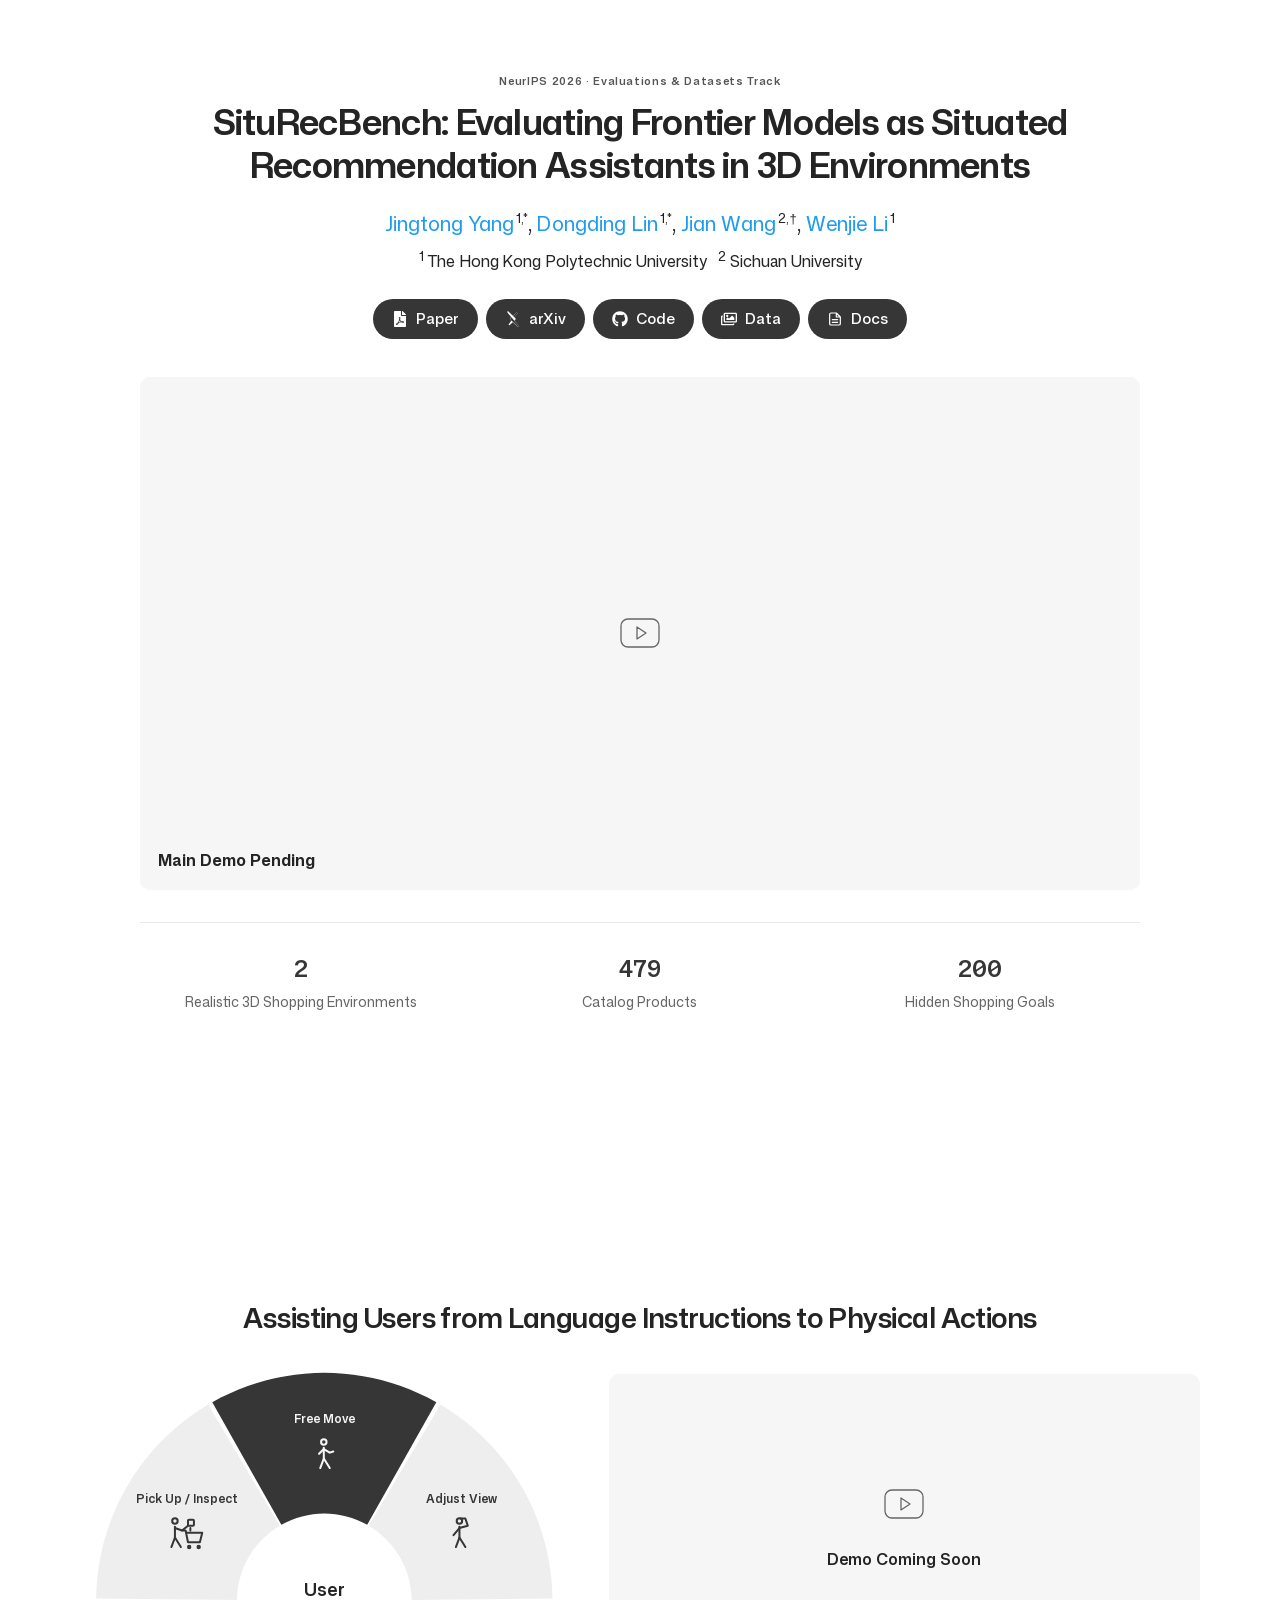
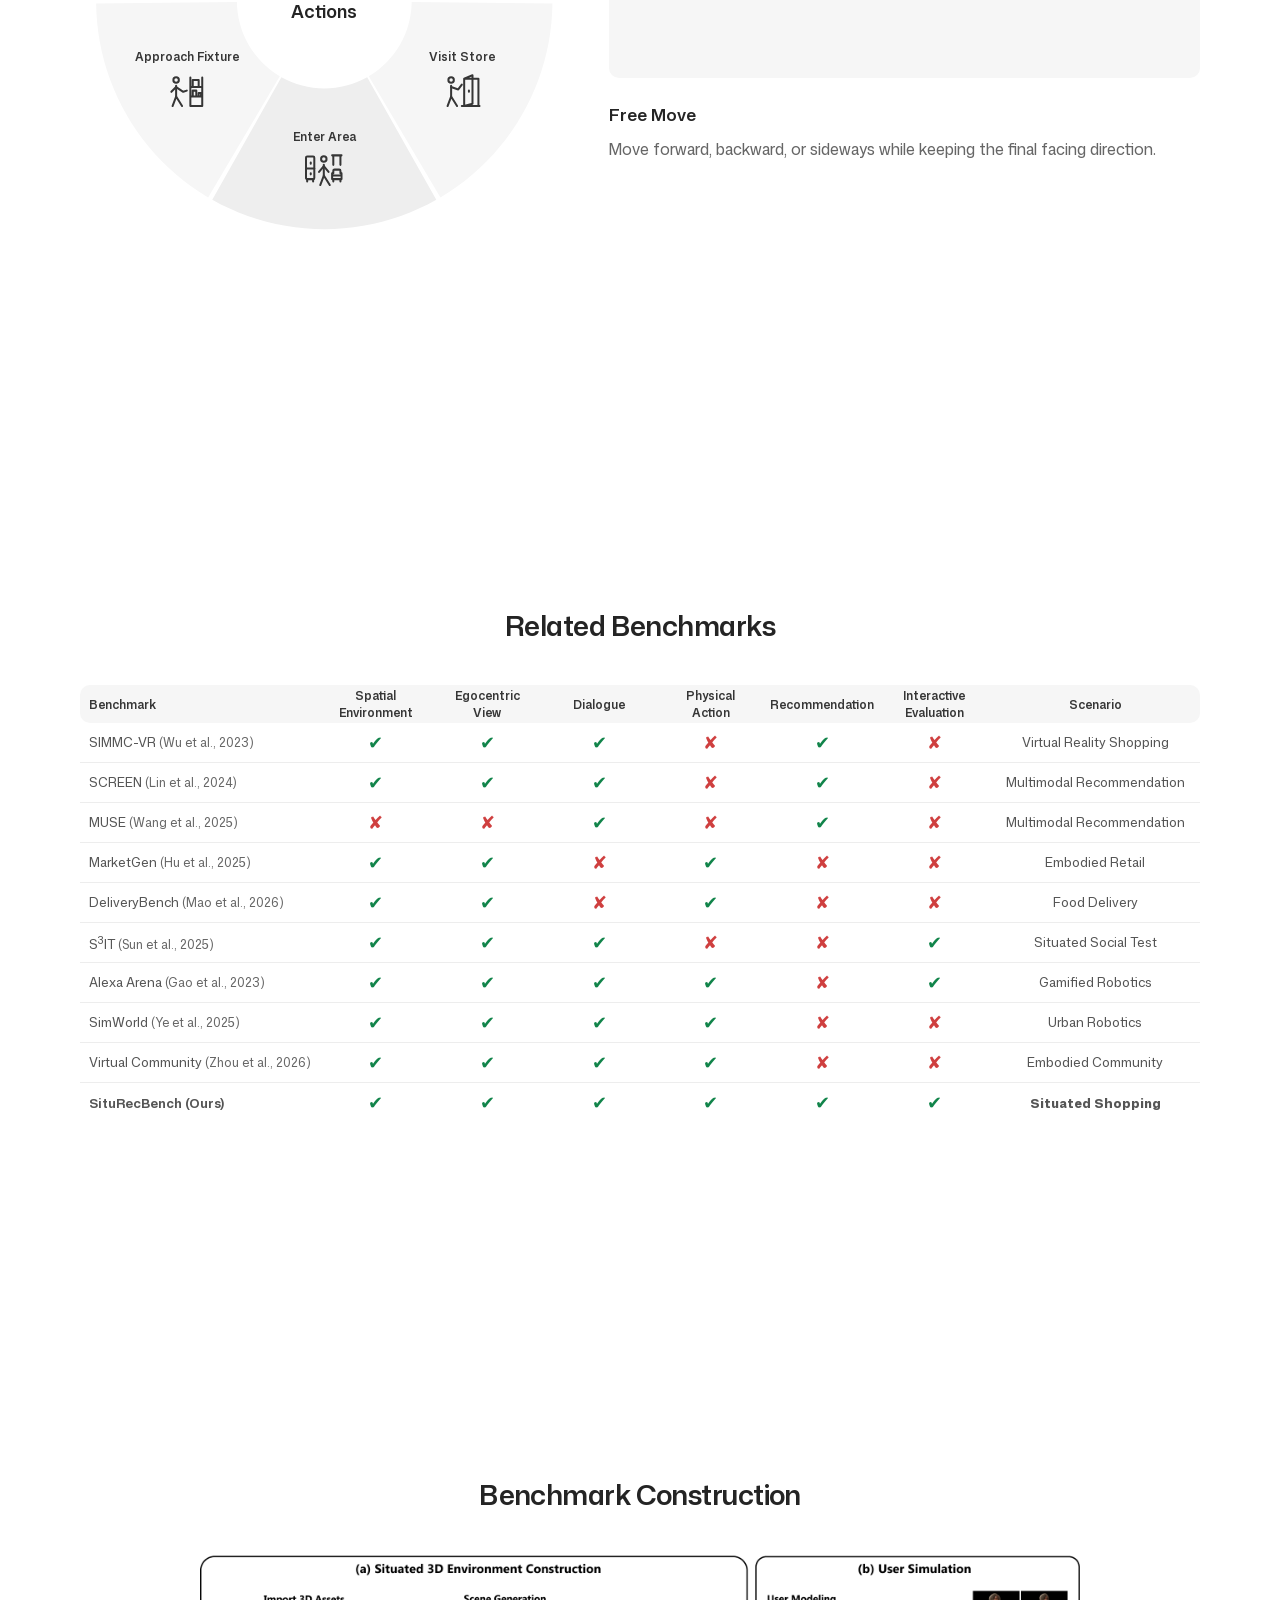
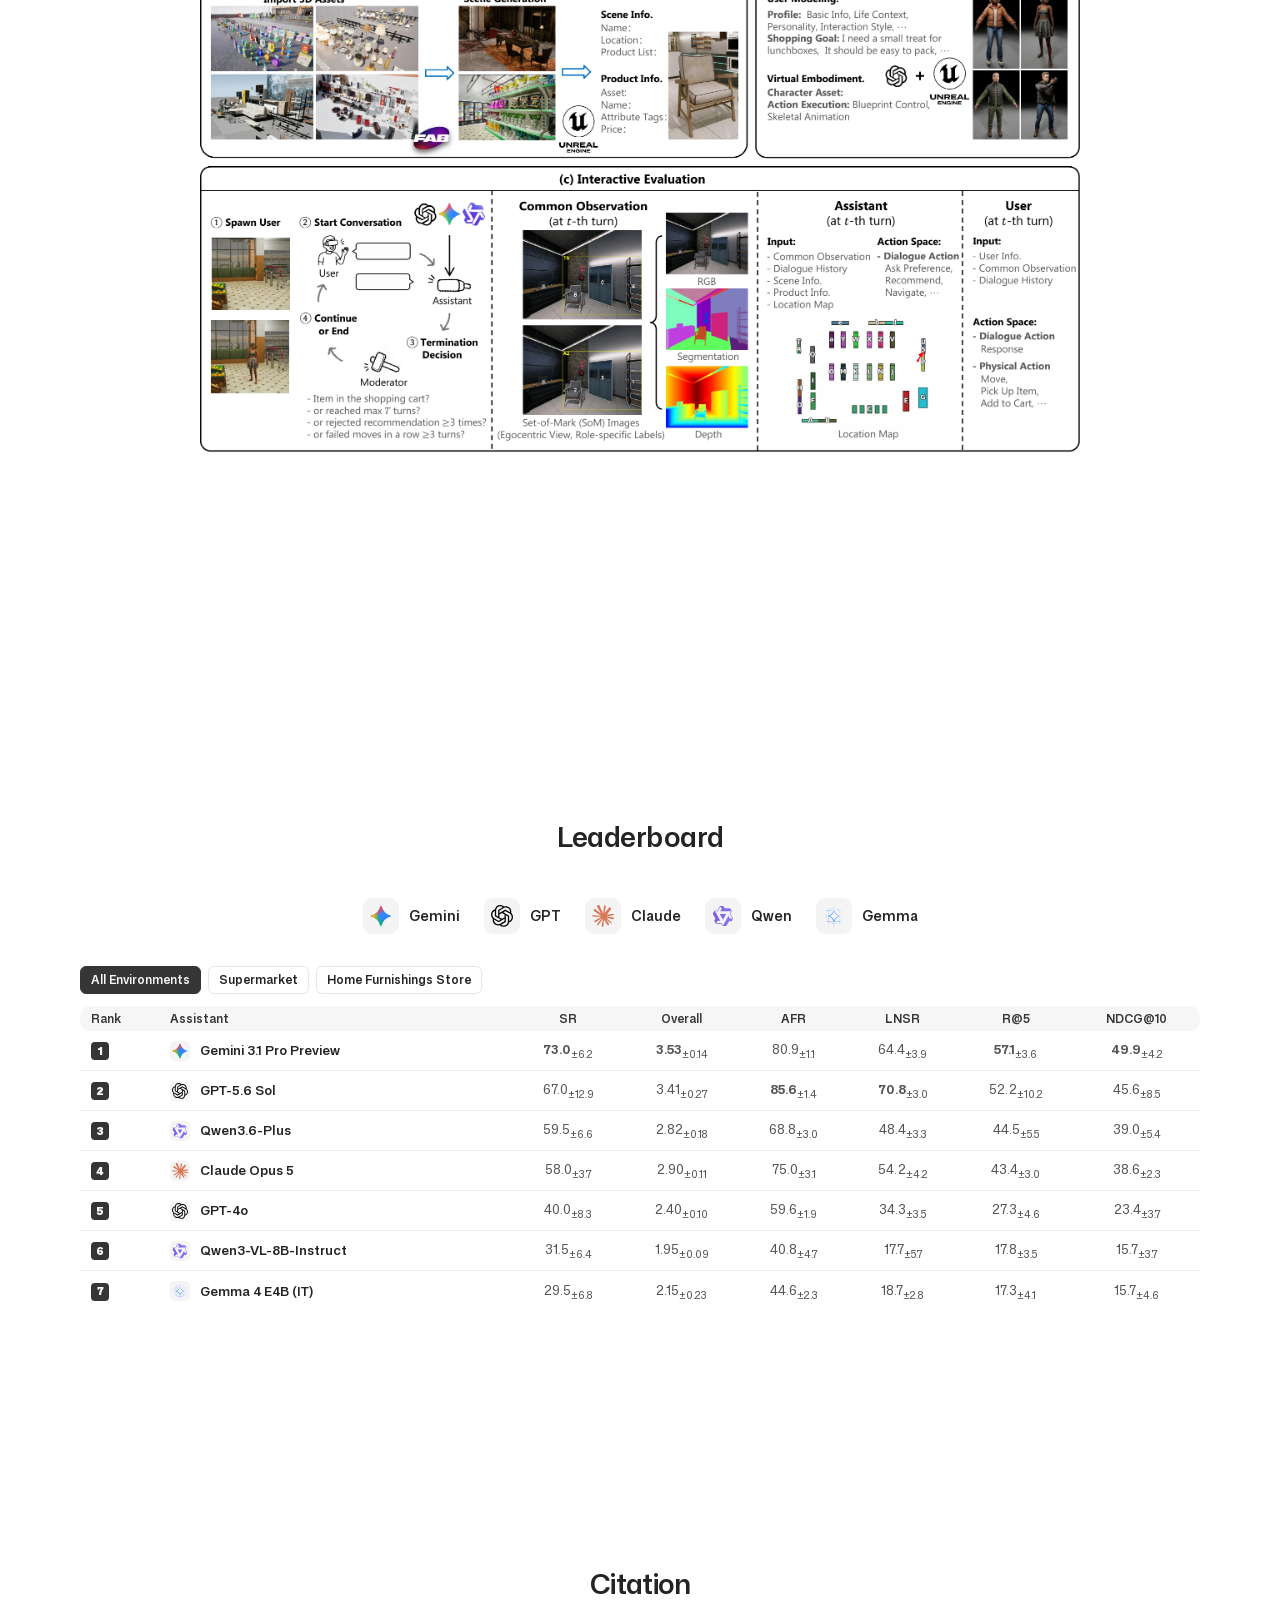
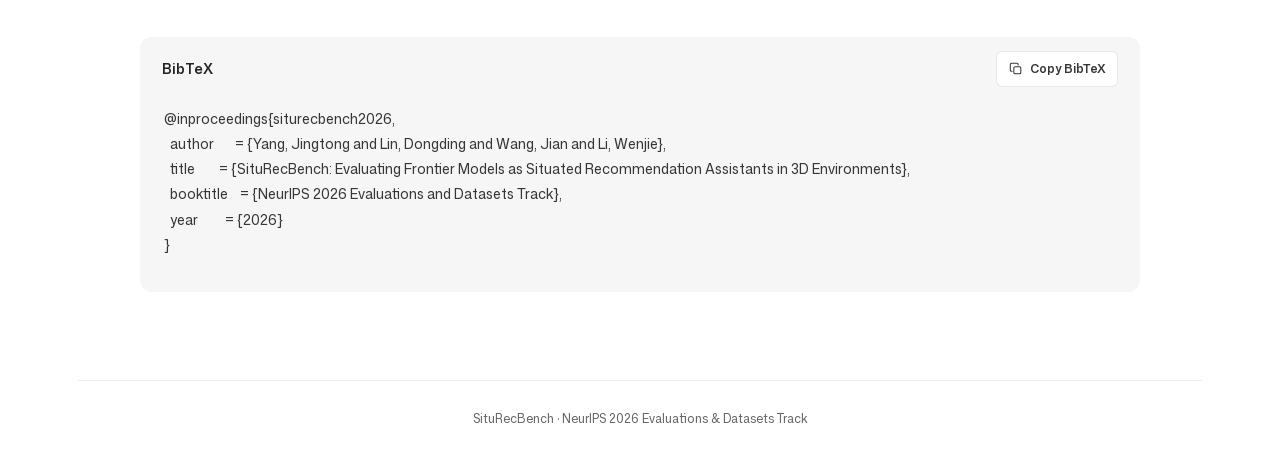
==== commit 3522cd7c: "Update benchmark framework figure" ====
--- a/SituRecBench/index.html
+++ b/SituRecBench/index.html
@@ -1669,8 +1669,8 @@
         <div><h2>Benchmark Construction</h2></div>
       </div>
       <figure class="construction-figure">
-        <a href="assets/Fig.benchmark.pdf?v=20261102-6db4827b16" target="_blank" rel="noopener" aria-label="Open the benchmark construction figure as a PDF in a new tab">
-          <img src="assets/benchmark-construction.png?v=20261102-6db4827b16" width="2160" height="1206" loading="lazy" alt="SituRecBench framework: situated 3D environment construction, user simulation, and interactive evaluation with role-specific observations and actions.">
+        <a href="assets/Fig.benchmark.pdf?v=20261103-484461ce32" target="_blank" rel="noopener" aria-label="Open the benchmark construction figure as a PDF in a new tab">
+          <img src="assets/benchmark-construction.png?v=20261103-484461ce32" width="2160" height="1215" loading="lazy" alt="SituRecBench framework: situated 3D environment construction, user simulation, and interactive evaluation with role-specific observations and actions.">
         </a>
       </figure>
     </div>
